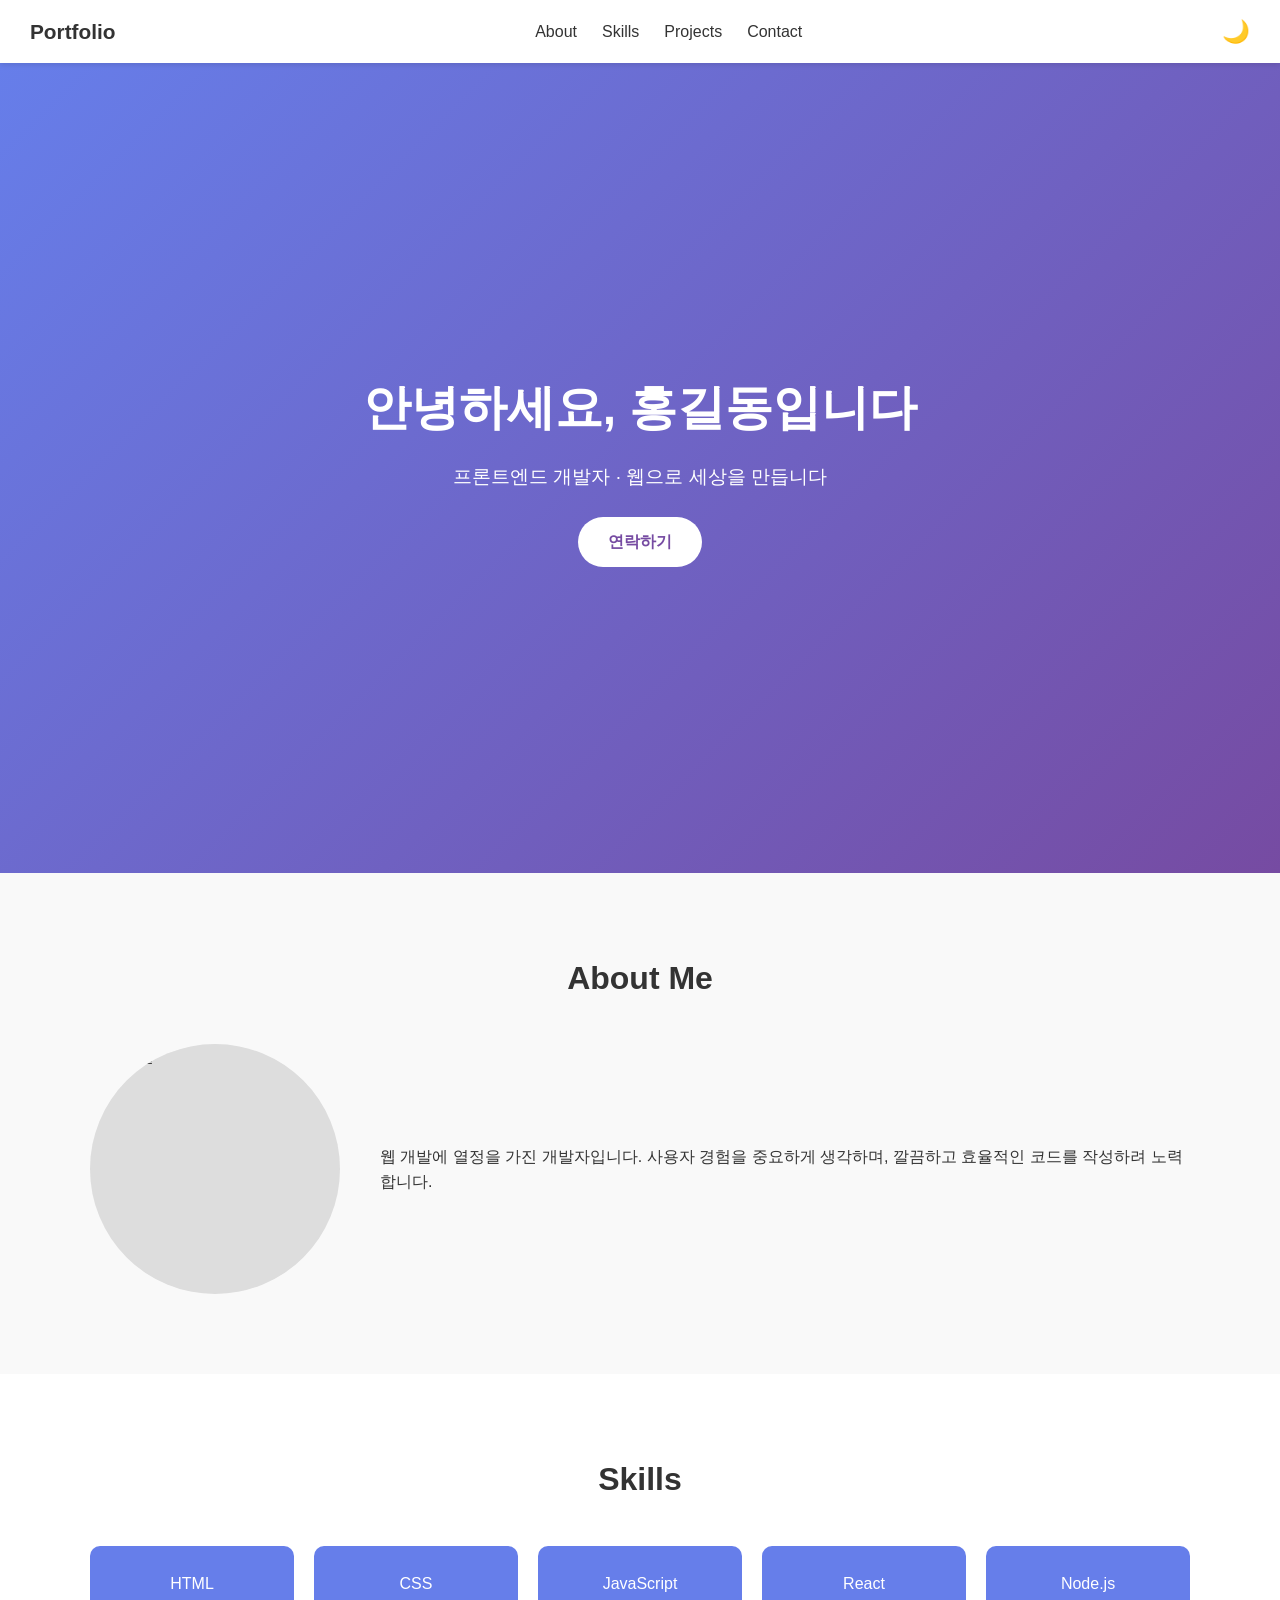
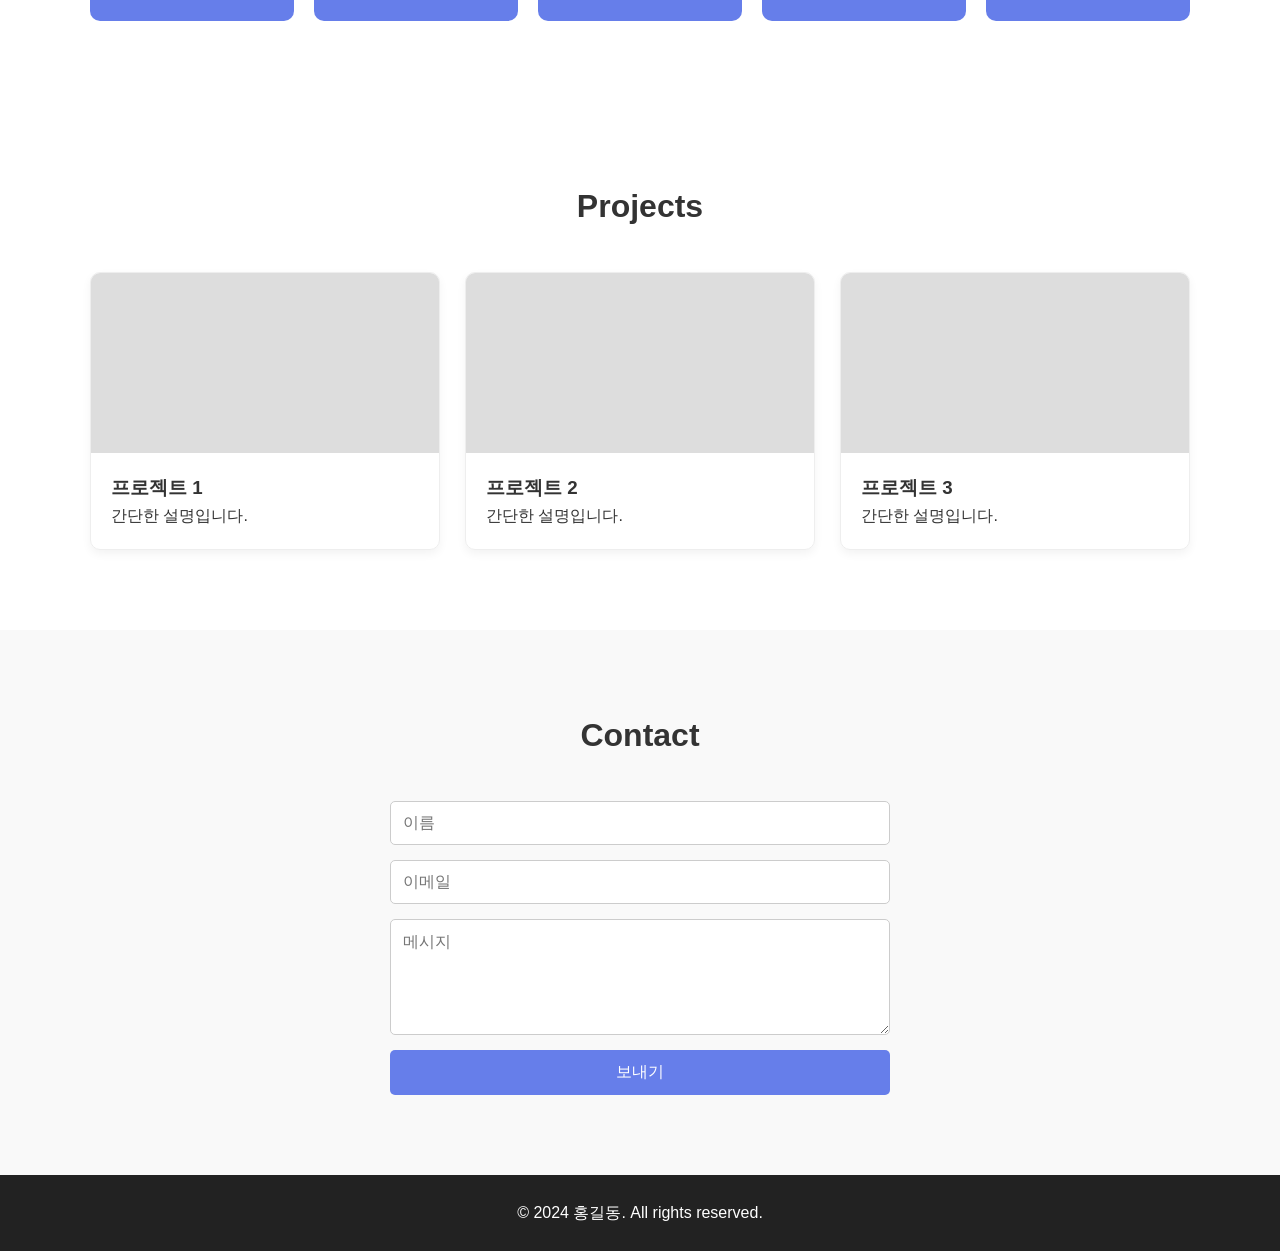
==== index.html @ 8cc7c3ae "다크모드가 로컬에 저장된 것을 따라감" ====
<!DOCTYPE html>
<html lang="ko">
<head>
    <meta charset="UTF-8">
    <!-- 모바일 반응형의 핵심: viewport 설정 -->
    <meta name="viewport" content="width=device-width, initial-scale=1.0">
    <title>My Portfolio</title>
    <style>
        * { margin: 0; padding: 0; box-sizing: border-box; }
        body { font-family: 'Segoe UI', sans-serif; line-height: 1.6; color: #333; }

        /* 공통 섹션 스타일 */
        section { padding: 80px 20px; }
        .container { max-width: 1100px; margin: 0 auto; }
        h2 { text-align: center; margin-bottom: 40px; font-size: 2rem; }

        /* 네비게이션 */
        nav {
        position: sticky; top: 0; background: #fff; z-index: 100;
        display: flex; justify-content: space-between; align-items: center;
        padding: 15px 30px; box-shadow: 0 2px 5px rgba(0,0,0,0.1);
        }
        nav .logo { font-weight: bold; font-size: 1.3rem; }
        nav ul { display: flex; list-style: none; gap: 25px; }
        nav a { text-decoration: none; color: #333; }

        /* Hero */
        .hero {
        background: linear-gradient(135deg, #667eea, #764ba2);
        color: #fff; text-align: center; min-height: 90vh;
        display: flex; flex-direction: column; justify-content: center;
        }
        .hero h1 { font-size: 3rem; margin-bottom: 15px; }
        .hero p { font-size: 1.2rem; }
        .btn {
        display: inline-block; margin-top: 25px; padding: 12px 30px;
        background: #fff; color: #764ba2; border-radius: 30px;
        text-decoration: none; font-weight: bold;
        }

        /* About */
        .about { background: #f9f9f9; }
        .about-content {
        display: flex; gap: 40px; align-items: center; flex-wrap: wrap;
        }
        .about-content img {
        width: 250px; height: 250px; border-radius: 50%;
        object-fit: cover; background: #ddd;
        }
        .about-text { flex: 1; min-width: 300px; }

        /* Skills - Grid 사용 (반응형 자동 조정) */
        .skills-grid {
        display: grid;
        grid-template-columns: repeat(auto-fit, minmax(150px, 1fr));
        gap: 20px;
        }
        .skill-card {
        background: #667eea; color: #fff; padding: 25px;
        border-radius: 10px; text-align: center;
        }

        /* Projects */
        .projects-grid {
        display: grid;
        grid-template-columns: repeat(auto-fit, minmax(280px, 1fr));
        gap: 25px;
        }
        .project-card {
        border: 1px solid #eee; border-radius: 10px; overflow: hidden;
        box-shadow: 0 4px 10px rgba(0,0,0,0.05); transition: transform 0.3s;
        }
        .project-card:hover { transform: translateY(-5px); }
        .project-card .thumb { height: 180px; background: #ddd; }
        .project-card .info { padding: 20px; }

        /* Contact */
        .contact { background: #f9f9f9; }
        form { max-width: 500px; margin: 0 auto; display: flex; flex-direction: column; gap: 15px; }
        input, textarea {
        padding: 12px; border: 1px solid #ccc; border-radius: 5px; font-size: 1rem;
        }
        button {
        padding: 12px; background: #667eea; color: #fff;
        border: none; border-radius: 5px; cursor: pointer; font-size: 1rem;
        }

        /* Footer */
        footer { background: #222; color: #fff; text-align: center; padding: 25px; }

        /* 반응형: 태블릿 이하 */
        @media (max-width: 768px) {
        nav ul { gap: 15px; font-size: 0.9rem; }
        .hero h1 { font-size: 2rem; }
        .about-content { flex-direction: column; text-align: center; }
        section { padding: 50px 20px; }
        }


        /* ================= 두 번째 커밋 ================ */

        /* ===== 다크 모드 ===== */
        body.dark { background: #1a1a1a; color: #eee; }
        body.dark nav { background: #2a2a2a; box-shadow: 0 2px 5px rgba(0,0,0,0.5); }
        body.dark nav a, body.dark .logo { color: #eee; }
        body.dark .about, body.dark .contact { background: #222; }
        body.dark .project-card { border-color: #444; background: #2a2a2a; }
        body.dark input, body.dark textarea { background: #333; color: #eee; border-color: #555; }
        body { transition: background 0.3s, color 0.3s; }

        /* 다크모드 토글 버튼 */
        .theme-toggle {
        background: none; border: none; font-size: 1.4rem;
        cursor: pointer; padding: 0; width: auto;
        }

        /* ===== 햄버거 메뉴 ===== */
        .hamburger {
        display: none; flex-direction: column; gap: 5px;
        background: none; border: none; cursor: pointer; padding: 0; width: auto;
        }
        .hamburger span {
        width: 25px; height: 3px; background: #333; transition: 0.3s;
        }
        body.dark .hamburger span { background: #eee; }

        /* ===== 스크롤 애니메이션 ===== */
        .reveal {
        opacity: 0; transform: translateY(40px);
        transition: opacity 0.6s ease, transform 0.6s ease;
        }
        .reveal.active { opacity: 1; transform: translateY(0); }

        /* ===== 폼 검증 메시지 ===== */
        .error-msg { color: #e74c3c; font-size: 0.85rem; display: none; }
        .success-msg { color: #27ae60; text-align: center; display: none; margin-top: 10px; }
        input.invalid, textarea.invalid { border-color: #e74c3c; }

        /* 부드러운 스크롤 */
        html { scroll-behavior: smooth; }

        /* 반응형: 모바일에서 햄버거 표시 */
        @media (max-width: 768px) {
        .hamburger { display: flex; }
        nav ul {
            display: none; position: absolute; top: 100%; left: 0; right: 0;
            flex-direction: column; background: #fff; padding: 20px;
            gap: 15px; box-shadow: 0 5px 10px rgba(0,0,0,0.1);
        }
        body.dark nav ul { background: #2a2a2a; }
        nav ul.open { display: flex; }  /* 햄버거 클릭 시 열림 */
        }


    </style>
</head>
<body>
    <!-- 네비게이션 -->
    <!-- =============== 두 번째 커밋 =============== -->
    <nav>
        <div class="logo">Portfolio</div>
        <ul id="navMenu">
            <li><a href="#about">About</a></li>
            <li><a href="#skills">Skills</a></li>
            <li><a href="#projects">Projects</a></li>
            <li><a href="#contact">Contact</a></li>
        </ul>
        <div style="display:flex; gap:15px; align-items:center;">
            <!-- 다크모드 토글 버튼 -->
            <button class="theme-toggle" id="themeToggle">🌙</button>
            <!-- 햄버거 버튼 -->
            <button class="hamburger" id="hamburger">
            <span></span><span></span><span></span>
            </button>
        </div>
    </nav>

    <!-- Hero -->
    <section class="hero">
        <div class="container">
        <h1>안녕하세요, 홍길동입니다</h1>
        <p>프론트엔드 개발자 · 웹으로 세상을 만듭니다</p>
        <a href="#contact" class="btn">연락하기</a>
        </div>
    </section>

    <!-- About -->
    <!-- =============== 두 번째 커밋 =============== -->
    <section class="about reveal" id="about">
        <div class="container">
        <h2>About Me</h2>
        <div class="about-content">
            <img src="https://via.placeholder.com/250" alt="프로필">
            <div class="about-text">
            <p>웹 개발에 열정을 가진 개발자입니다. 사용자 경험을 중요하게
            생각하며, 깔끔하고 효율적인 코드를 작성하려 노력합니다.</p>
            </div>
        </div>
        </div>
    </section>

    <!-- Skills -->
    <section id="skills">
        <div class="container">
        <h2>Skills</h2>
        <div class="skills-grid">
            <div class="skill-card">HTML</div>
            <div class="skill-card">CSS</div>
            <div class="skill-card">JavaScript</div>
            <div class="skill-card">React</div>
            <div class="skill-card">Node.js</div>
        </div>
        </div>
    </section>

    <!-- Projects -->
    <section id="projects">
        <div class="container">
        <h2>Projects</h2>
        <div class="projects-grid">
            <div class="project-card">
            <div class="thumb"></div>
            <div class="info"><h3>프로젝트 1</h3><p>간단한 설명입니다.</p></div>
            </div>
            <div class="project-card">
            <div class="thumb"></div>
            <div class="info"><h3>프로젝트 2</h3><p>간단한 설명입니다.</p></div>
            </div>
            <div class="project-card">
            <div class="thumb"></div>
            <div class="info"><h3>프로젝트 3</h3><p>간단한 설명입니다.</p></div>
            </div>
        </div>
        </div>
    </section>

    <!-- Contact -->
    <section class="contact" id="contact">
        <div class="container">
        <h2>Contact</h2>
            <!-- =============== 두 번째 커밋 =============== -->
            <form id="contactForm" novalidate>
                <input type="text" id="name" placeholder="이름">
                <span class="error-msg" id="nameError">이름을 입력해주세요.</span>

                <input type="email" id="email" placeholder="이메일">
                <span class="error-msg" id="emailError">올바른 이메일을 입력해주세요.</span>

                <textarea rows="5" id="message" placeholder="메시지"></textarea>
                <span class="error-msg" id="messageError">메시지를 입력해주세요.</span>

                <button type="submit">보내기</button>
                <p class="success-msg" id="successMsg">✅ 메시지가 전송되었습니다!</p>
            </form>
        </div>
    </section>

    <!-- Footer -->
    <footer>
        <p>© 2024 홍길동. All rights reserved.</p>
    </footer>

    <!-- =============== 두 번째 커밋 =============== -->
    <script>
        /* =============== 세 번째 커밋 =============== */
        // ===== 1. 다크 모드 토글 (localStorage 적용) =====
        const themeToggle = document.getElementById('themeToggle');

        // 🔹 (1) 페이지 로드 시: 저장된 설정 복원
        if (localStorage.getItem('theme') === 'dark') {
        document.body.classList.add('dark');
        themeToggle.textContent = '☀️';
        }

        // 🔹 (2) 토글 클릭 시: 상태 변경 + 저장
        themeToggle.addEventListener('click', () => {
        document.body.classList.toggle('dark');

        // 현재 다크모드인지 확인
        const isDark = document.body.classList.contains('dark');

        // 아이콘 변경
        themeToggle.textContent = isDark ? '☀️' : '🌙';

        // 🔑 localStorage에 저장 (dark 또는 light)
        localStorage.setItem('theme', isDark ? 'dark' : 'light');
        });

        // 저장된 설정이 없으면, 시스템 설정을 따라감
        const saved = localStorage.getItem('theme');
        const prefersDark = window.matchMedia('(prefers-color-scheme: dark)').matches;

        if (saved === 'dark' || (!saved && prefersDark)) {
        document.body.classList.add('dark');
        themeToggle.textContent = '☀️';
        }

        // ===== 2. 햄버거 메뉴 =====
        const hamburger = document.getElementById('hamburger');
        const navMenu = document.getElementById('navMenu');
        hamburger.addEventListener('click', () => {
            navMenu.classList.toggle('open');  // 메뉴 열고 닫기
        });
        // 메뉴 항목 클릭하면 자동으로 닫기
        navMenu.querySelectorAll('a').forEach(link => {
            link.addEventListener('click', () => navMenu.classList.remove('open'));
        });

        // ===== 3. 스크롤 애니메이션 (Intersection Observer) =====
        const reveals = document.querySelectorAll('.reveal');
        const observer = new IntersectionObserver((entries) => {
            entries.forEach(entry => {
            // 화면에 보이면 active 클래스 추가 → 페이드인
            if (entry.isIntersecting) entry.target.classList.add('active');
            });
        }, { threshold: 0.15 });  // 15% 보이면 실행
        reveals.forEach(el => observer.observe(el));

        // ===== 4. 폼 유효성 검사 =====
        const form = document.getElementById('contactForm');
        form.addEventListener('submit', (e) => {
            e.preventDefault();  // 기본 제출 막기
            let valid = true;

            // 검사할 필드 정의
            const fields = [
            { id: 'name',    error: 'nameError',    check: v => v.trim() !== '' },
            { id: 'email',   error: 'emailError',   check: v => /^[^\s@]+@[^\s@]+\.[^\s@]+$/.test(v) },
            { id: 'message', error: 'messageError', check: v => v.trim() !== '' }
            ];

            fields.forEach(f => {
            const input = document.getElementById(f.id);
            const errorEl = document.getElementById(f.error);
            if (!f.check(input.value)) {
                // 검증 실패
                errorEl.style.display = 'block';
                input.classList.add('invalid');
                valid = false;
            } else {
                // 검증 통과
                errorEl.style.display = 'none';
                input.classList.remove('invalid');
            }
            });

            // 모두 통과하면 성공 메시지
            if (valid) {
            document.getElementById('successMsg').style.display = 'block';
            form.reset();
            setTimeout(() => {
                document.getElementById('successMsg').style.display = 'none';
            }, 3000);
            }
        });
    </script>
</body>
</html>
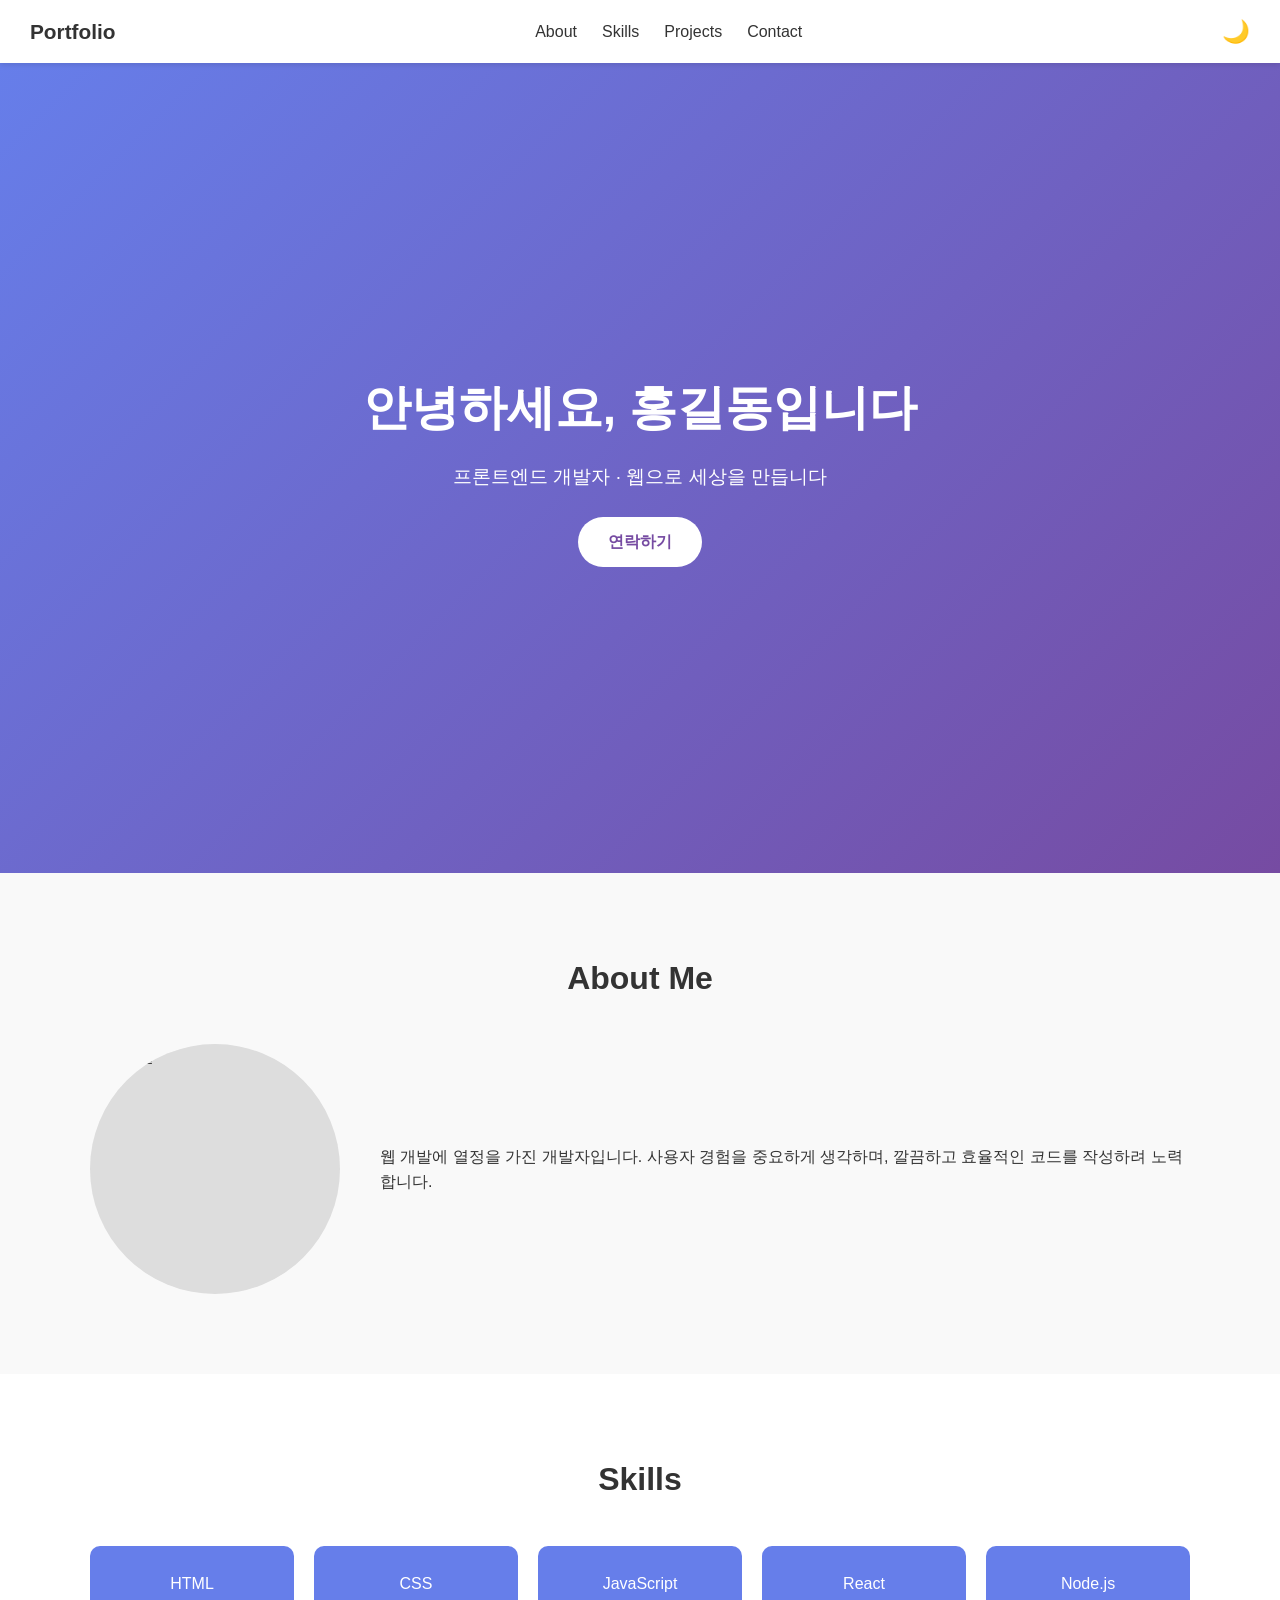
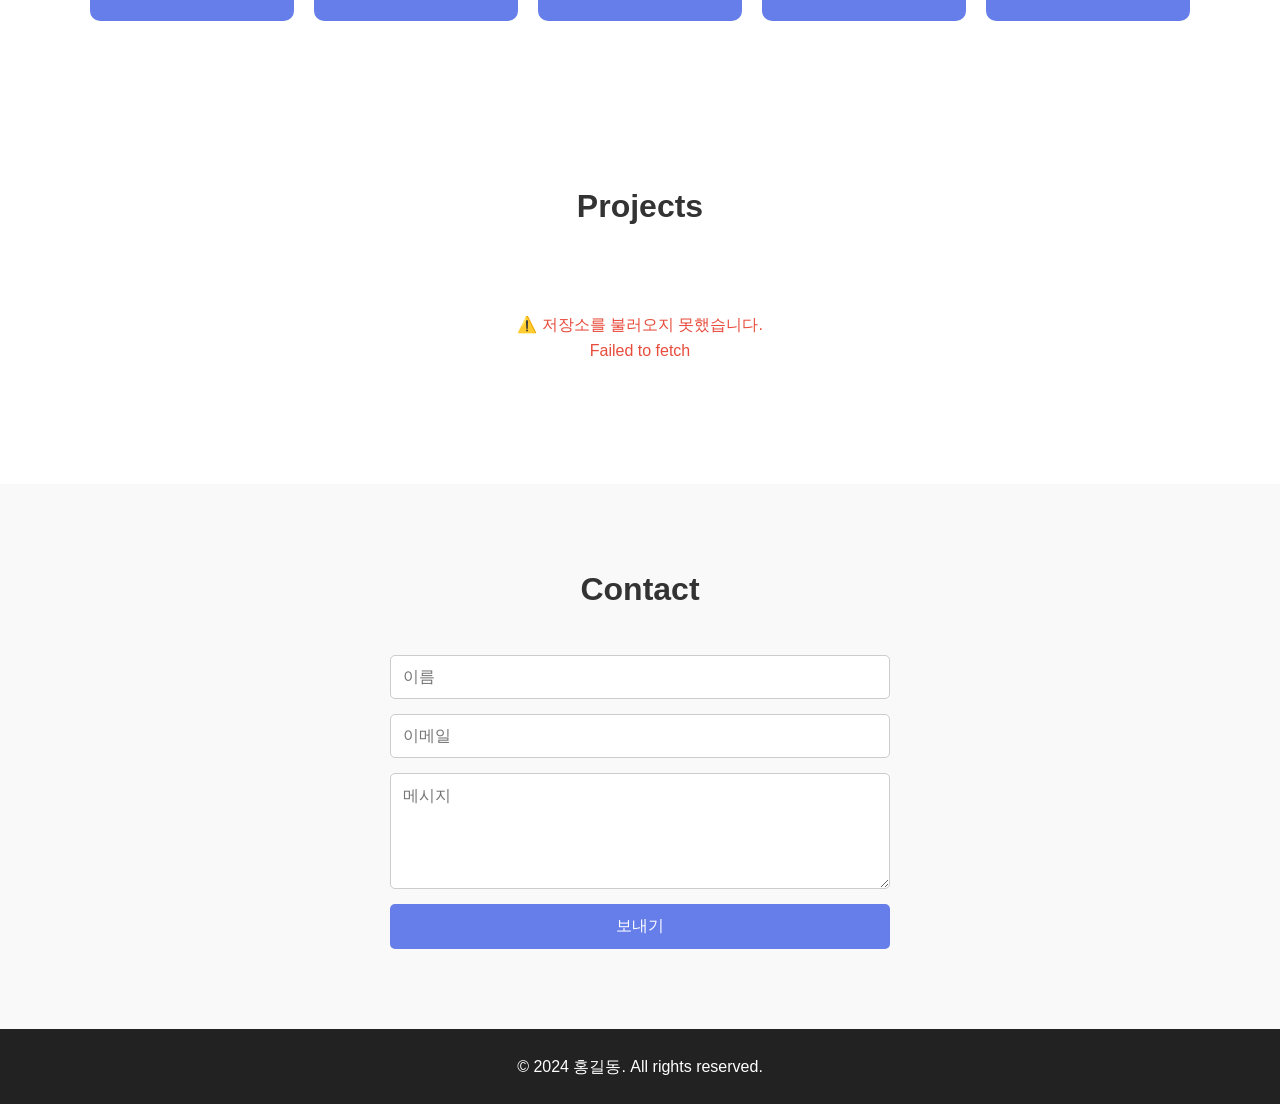
==== commit 0b933ce6: "외부 API 연동 기능: GitHub API에서 특정 사용자의 저장소 목록을 가져와 Projects 섹션에 동적으로 렌더링, 로딩/에러/공백 상태가 UI로 표현" ====
--- a/index.html
+++ b/index.html
@@ -152,6 +152,27 @@
         }
 
 
+        /* =============== 네 번째 커밋 =============== */
+        /* 로딩 스피너 */
+        .spinner {
+        width: 40px; height: 40px; margin: 40px auto;
+        border: 4px solid #ddd; border-top-color: #667eea;
+        border-radius: 50%; animation: spin 0.8s linear infinite;
+        }
+        @keyframes spin { to { transform: rotate(360deg); } }
+
+        /* 상태 메시지 */
+        .status-msg { text-align: center; padding: 40px; color: #888; }
+        .status-msg.error { color: #e74c3c; }
+
+        /* 저장소 카드 내부 */
+        .project-card .info h3 { margin-bottom: 8px; }
+        .project-card .info .lang {
+        display: inline-block; font-size: 0.8rem; color: #667eea;
+        margin-top: 10px; font-weight: bold;
+        }
+        .project-card .info .stars { float: right; color: #f39c12; font-size: 0.85rem; }
+        .project-card a { text-decoration: none; color: inherit; }
     </style>
 </head>
 <body>
@@ -214,23 +235,16 @@
     </section>
 
     <!-- Projects -->
-    <section id="projects">
+    <!-- =============== 네 번째 커밋 =============== -->
+    <section id="projects" class="reveal">
         <div class="container">
-        <h2>Projects</h2>
-        <div class="projects-grid">
-            <div class="project-card">
-            <div class="thumb"></div>
-            <div class="info"><h3>프로젝트 1</h3><p>간단한 설명입니다.</p></div>
-            </div>
-            <div class="project-card">
-            <div class="thumb"></div>
-            <div class="info"><h3>프로젝트 2</h3><p>간단한 설명입니다.</p></div>
-            </div>
-            <div class="project-card">
-            <div class="thumb"></div>
-            <div class="info"><h3>프로젝트 3</h3><p>간단한 설명입니다.</p></div>
-            </div>
-        </div>
+            <h2>Projects</h2>
+
+            <!-- 로딩/에러/빈 상태를 표시할 영역 -->
+            <div id="statusArea"></div>
+
+            <!-- 저장소 카드가 여기에 동적으로 채워집니다 -->
+            <div class="projects-grid" id="projectsGrid"></div>
         </div>
     </section>
 
@@ -353,6 +367,66 @@
             }, 3000);
             }
         });
+
+
+        /* =============== 네 번째 커밋 =============== */
+        // ===== GitHub API 연동 =====
+        const GITHUB_USER = 'fwb056';  // 🔹 원하는 사용자명으로 변경하세요!
+        const statusArea = document.getElementById('statusArea');
+        const projectsGrid = document.getElementById('projectsGrid');
+
+        async function loadRepos() {
+        // 🔹 (1) 로딩 상태 표시
+        statusArea.innerHTML = '<div class="spinner"></div>';
+        projectsGrid.innerHTML = '';
+
+        try {
+            // 🔹 (2) API 호출 (최신순 6개)
+            const url = `https://api.github.com/users/${GITHUB_USER}/repos?sort=updated&per_page=6`;
+            const response = await fetch(url);
+
+            // 응답이 실패면 에러 발생시키기 (404, 403 등)
+            if (!response.ok) {
+            throw new Error(`요청 실패 (상태 코드: ${response.status})`);
+            }
+
+            const repos = await response.json();  // JSON을 객체로 변환
+
+            // 🔹 (3) 빈 결과 처리
+            if (repos.length === 0) {
+            statusArea.innerHTML = '<p class="status-msg">📭 표시할 저장소가 없습니다.</p>';
+            return;
+            }
+
+            // 🔹 (4) 성공: 카드 렌더링
+            statusArea.innerHTML = '';  // 로딩 스피너 제거
+            projectsGrid.innerHTML = repos.map(repo => `
+            <div class="project-card">
+                <a href="${repo.html_url}" target="_blank">
+                <div class="thumb"></div>
+                <div class="info">
+                    <h3>${repo.name}
+                    <span class="stars">⭐ ${repo.stargazers_count}</span>
+                    </h3>
+                    <p>${repo.description || '설명이 없습니다.'}</p>
+                    <span class="lang">${repo.language || 'Unknown'}</span>
+                </div>
+                </a>
+            </div>
+            `).join('');
+
+        } catch (error) {
+            // 🔹 (5) 에러 처리 (네트워크 오류, 잘못된 사용자명 등)
+            statusArea.innerHTML = `
+            <p class="status-msg error">
+                ⚠️ 저장소를 불러오지 못했습니다.<br>${error.message}
+            </p>`;
+            console.error(error);
+        }
+        }
+
+        // 페이지 로드 시 실행
+        loadRepos();
     </script>
 </body>
 </html>
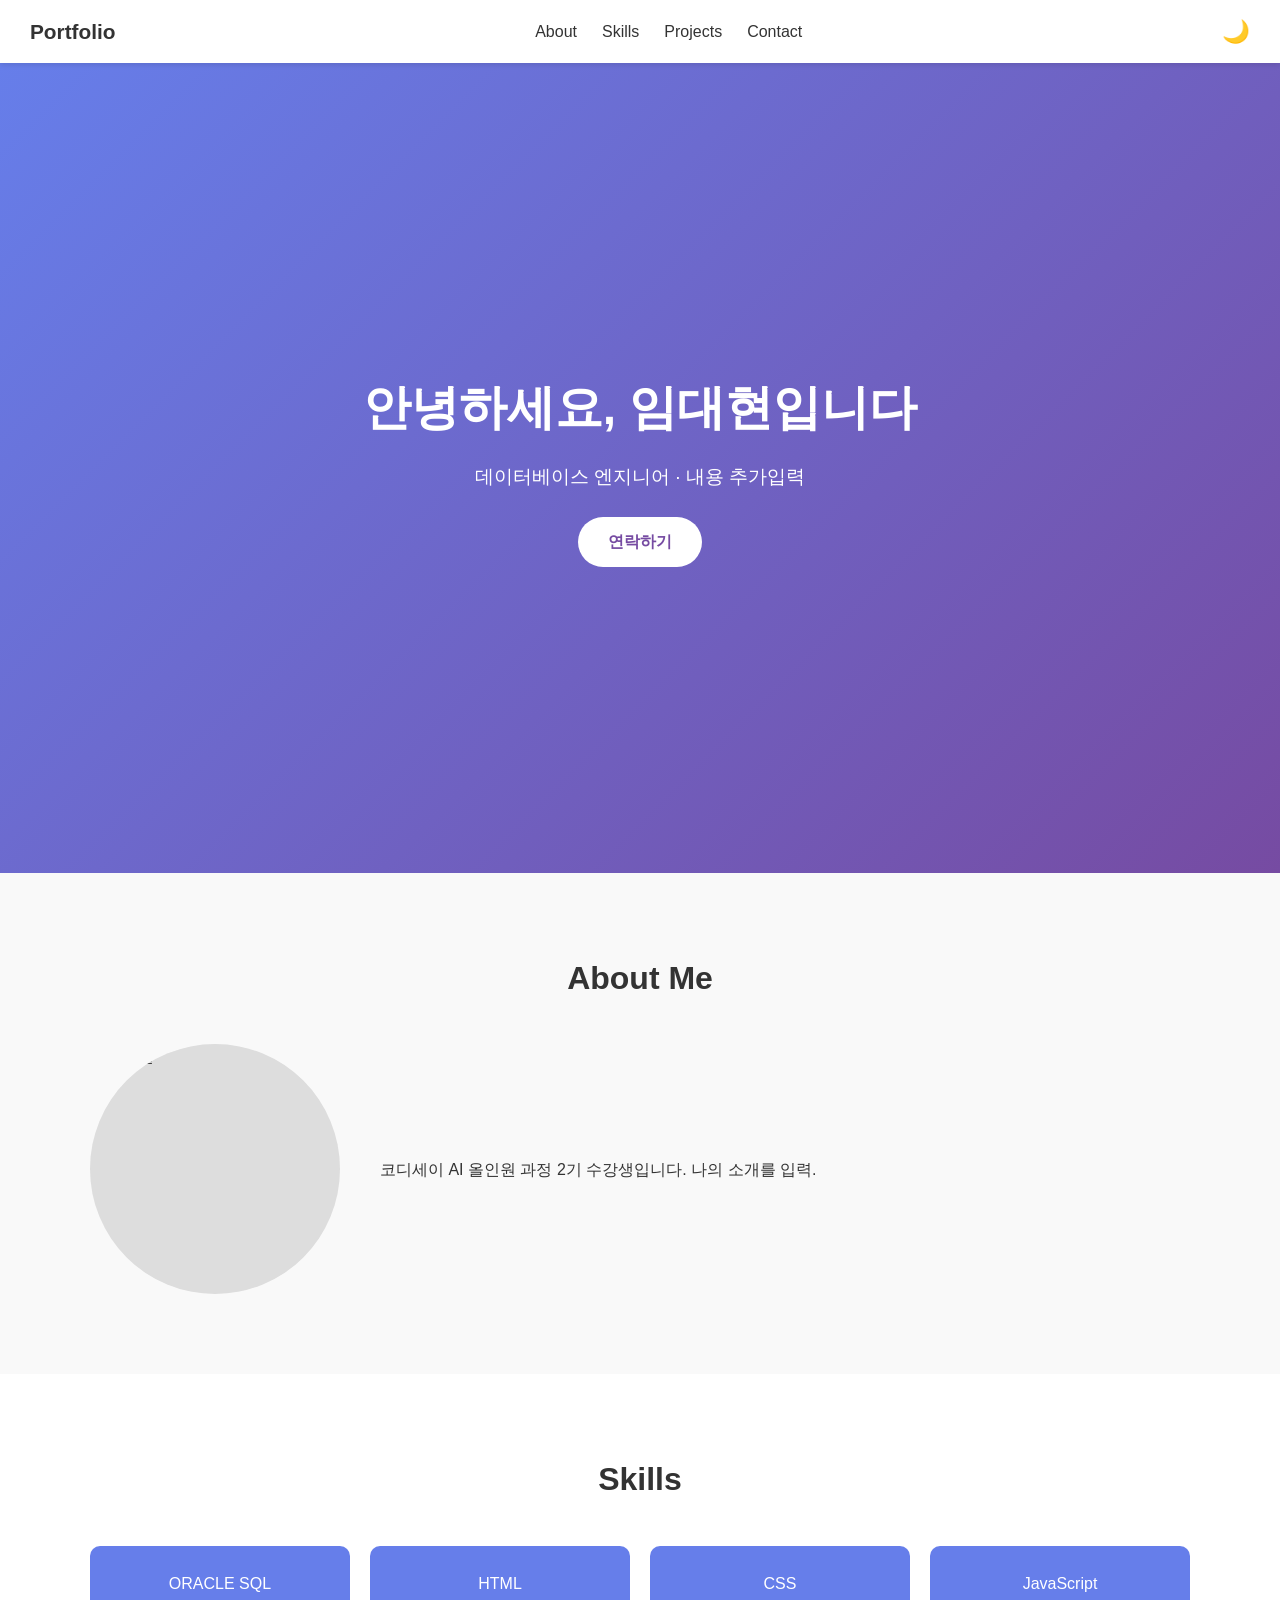
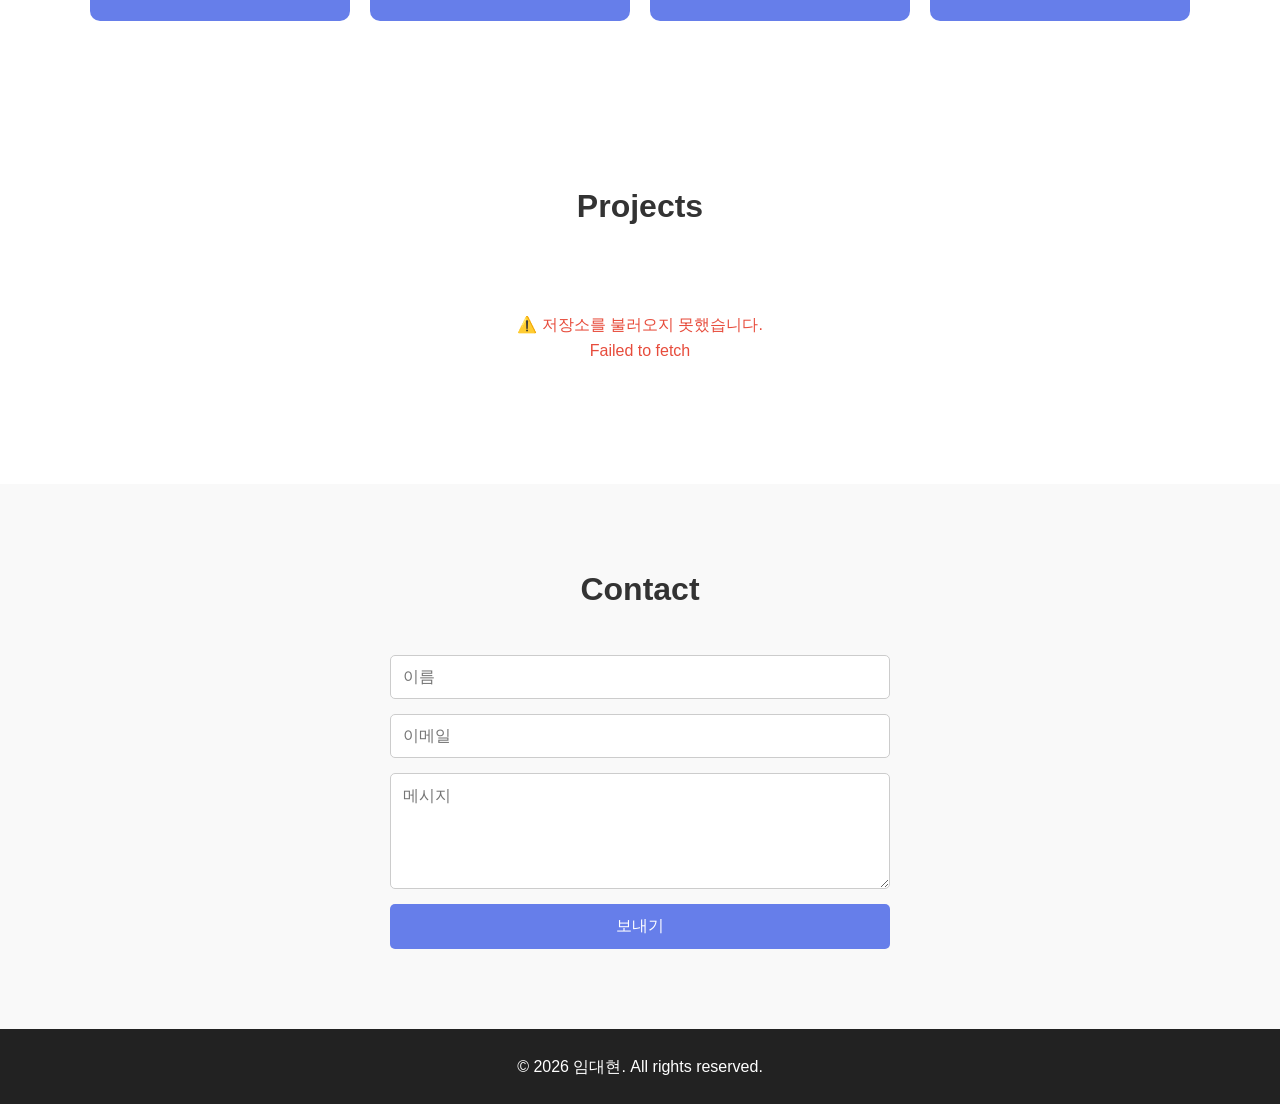
==== commit fd5b4ed4: "내용 일부 수정" ====
--- a/index.html
+++ b/index.html
@@ -199,8 +199,8 @@
     <!-- Hero -->
     <section class="hero">
         <div class="container">
-        <h1>안녕하세요, 홍길동입니다</h1>
-        <p>프론트엔드 개발자 · 웹으로 세상을 만듭니다</p>
+        <h1>안녕하세요, 임대현입니다</h1>
+        <p>데이터베이스 엔지니어 · 내용 추가입력</p>
         <a href="#contact" class="btn">연락하기</a>
         </div>
     </section>
@@ -213,8 +213,7 @@
         <div class="about-content">
             <img src="https://via.placeholder.com/250" alt="프로필">
             <div class="about-text">
-            <p>웹 개발에 열정을 가진 개발자입니다. 사용자 경험을 중요하게
-            생각하며, 깔끔하고 효율적인 코드를 작성하려 노력합니다.</p>
+            <p>코디세이 AI 올인원 과정 2기 수강생입니다. 나의 소개를 입력.</p>
             </div>
         </div>
         </div>
@@ -225,11 +224,10 @@
         <div class="container">
         <h2>Skills</h2>
         <div class="skills-grid">
+            <div class="skill-card">ORACLE SQL</div>
             <div class="skill-card">HTML</div>
             <div class="skill-card">CSS</div>
             <div class="skill-card">JavaScript</div>
-            <div class="skill-card">React</div>
-            <div class="skill-card">Node.js</div>
         </div>
         </div>
     </section>
@@ -271,7 +269,7 @@
 
     <!-- Footer -->
     <footer>
-        <p>© 2024 홍길동. All rights reserved.</p>
+        <p>© 2026 임대현. All rights reserved.</p>
     </footer>
 
     <!-- =============== 두 번째 커밋 =============== -->
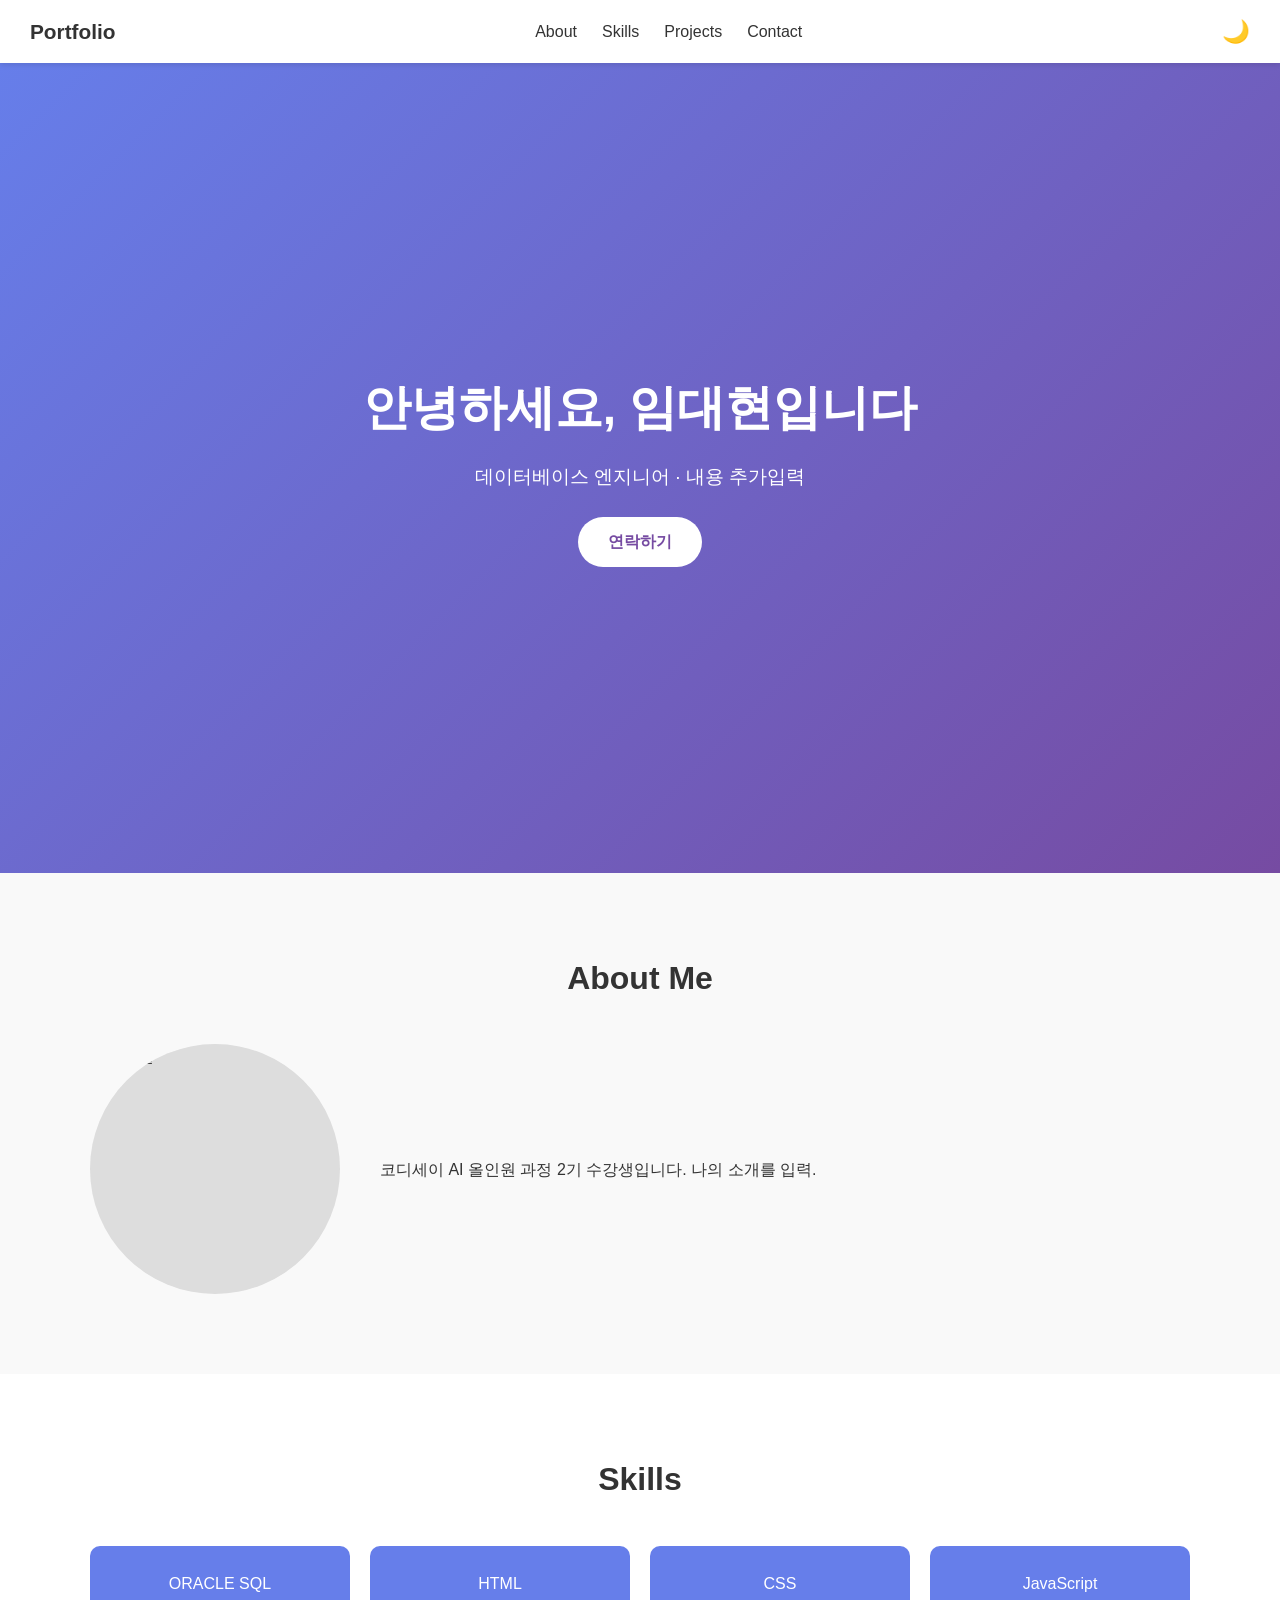
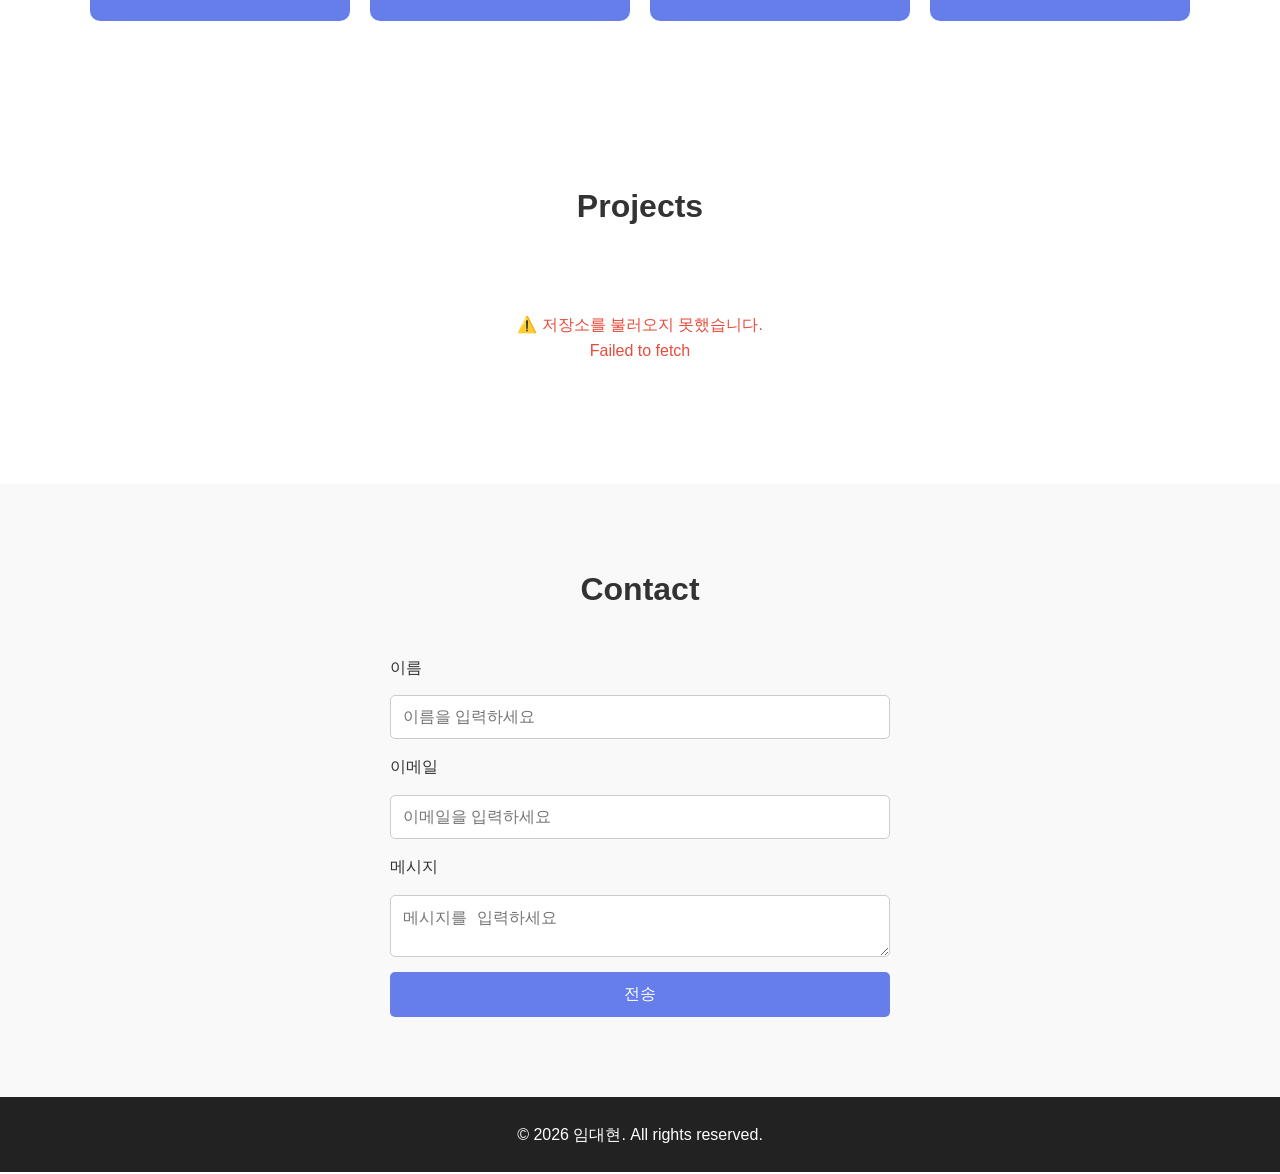
==== commit e5242adf: "평가 후 수정 2/3" ====
--- a/index.html
+++ b/index.html
@@ -173,104 +173,170 @@
         }
         .project-card .info .stars { float: right; color: #f39c12; font-size: 0.85rem; }
         .project-card a { text-decoration: none; color: inherit; }
+
+
+        /* 평가 후 추가 */
+        /* 맨 위로 이동 버튼 */
+        .back-to-top {
+        position: fixed;          /* 스크롤해도 항상 같은 위치 */
+        bottom: 30px;
+        right: 30px;
+        width: 50px;
+        height: 50px;
+        border: none;
+        border-radius: 50%;       /* 원형 */
+        background: #667eea;
+        color: white;
+        font-size: 1.5rem;
+        cursor: pointer;
+        box-shadow: 0 4px 12px rgba(0,0,0,0.2);
+
+        /* 처음엔 숨김 상태 */
+        opacity: 0;
+        visibility: hidden;
+        transform: translateY(20px);
+        transition: all 0.3s ease;
+
+        z-index: 999;             /* 다른 요소 위에 표시 */
+        }
+
+        /* 나타날 때 (JS가 show 클래스 추가) */
+        .back-to-top.show {
+        opacity: 1;
+        visibility: visible;
+        transform: translateY(0);
+        }
+
+        /* 마우스 올렸을 때 */
+        .back-to-top:hover {
+        background: #5568d3;
+        transform: translateY(-3px);   /* 살짝 떠오르는 효과 */
+        }
     </style>
 </head>
 <body>
     <!-- 네비게이션 -->
-    <!-- =============== 두 번째 커밋 =============== -->
-    <nav>
-        <div class="logo">Portfolio</div>
-        <ul id="navMenu">
-            <li><a href="#about">About</a></li>
-            <li><a href="#skills">Skills</a></li>
-            <li><a href="#projects">Projects</a></li>
-            <li><a href="#contact">Contact</a></li>
-        </ul>
-        <div style="display:flex; gap:15px; align-items:center;">
-            <!-- 다크모드 토글 버튼 -->
-            <button class="theme-toggle" id="themeToggle">🌙</button>
-            <!-- 햄버거 버튼 -->
-            <button class="hamburger" id="hamburger">
-            <span></span><span></span><span></span>
-            </button>
-        </div>
-    </nav>
-
-    <!-- Hero -->
-    <section class="hero">
-        <div class="container">
-        <h1>안녕하세요, 임대현입니다</h1>
-        <p>데이터베이스 엔지니어 · 내용 추가입력</p>
-        <a href="#contact" class="btn">연락하기</a>
-        </div>
-    </section>
-
-    <!-- About -->
-    <!-- =============== 두 번째 커밋 =============== -->
-    <section class="about reveal" id="about">
-        <div class="container">
-        <h2>About Me</h2>
-        <div class="about-content">
-            <img src="https://via.placeholder.com/250" alt="프로필">
-            <div class="about-text">
-            <p>코디세이 AI 올인원 과정 2기 수강생입니다. 나의 소개를 입력.</p>
-            </div>
-        </div>
-        </div>
-    </section>
-
-    <!-- Skills -->
-    <section id="skills">
-        <div class="container">
-        <h2>Skills</h2>
-        <div class="skills-grid">
-            <div class="skill-card">ORACLE SQL</div>
-            <div class="skill-card">HTML</div>
-            <div class="skill-card">CSS</div>
-            <div class="skill-card">JavaScript</div>
-        </div>
-        </div>
-    </section>
-
-    <!-- Projects -->
-    <!-- =============== 네 번째 커밋 =============== -->
-    <section id="projects" class="reveal">
-        <div class="container">
-            <h2>Projects</h2>
-
-            <!-- 로딩/에러/빈 상태를 표시할 영역 -->
-            <div id="statusArea"></div>
-
-            <!-- 저장소 카드가 여기에 동적으로 채워집니다 -->
-            <div class="projects-grid" id="projectsGrid"></div>
-        </div>
-    </section>
-
-    <!-- Contact -->
-    <section class="contact" id="contact">
-        <div class="container">
-        <h2>Contact</h2>
-            <!-- =============== 두 번째 커밋 =============== -->
-            <form id="contactForm" novalidate>
-                <input type="text" id="name" placeholder="이름">
-                <span class="error-msg" id="nameError">이름을 입력해주세요.</span>
-
-                <input type="email" id="email" placeholder="이메일">
-                <span class="error-msg" id="emailError">올바른 이메일을 입력해주세요.</span>
-
-                <textarea rows="5" id="message" placeholder="메시지"></textarea>
-                <span class="error-msg" id="messageError">메시지를 입력해주세요.</span>
-
-                <button type="submit">보내기</button>
-                <p class="success-msg" id="successMsg">✅ 메시지가 전송되었습니다!</p>
-            </form>
-        </div>
-    </section>
+    <!-- ============= 평가 후 추가 ============== -->
+    <header>
+        <!-- =============== 두 번째 커밋 =============== -->
+        <nav>
+            <div class="logo">Portfolio</div>
+            <ul id="navMenu">
+                <li><a href="#about">About</a></li>
+                <li><a href="#skills">Skills</a></li>
+                <li><a href="#projects">Projects</a></li>
+                <li><a href="#contact">Contact</a></li>
+            </ul>
+            <div style="display:flex; gap:15px; align-items:center;">
+                <!-- 다크모드 토글 버튼 -->
+                <button class="theme-toggle" id="themeToggle">🌙</button>
+                <!-- 햄버거 버튼 -->
+                <button class="hamburger" id="hamburger">
+                <span></span><span></span><span></span>
+                </button>
+            </div>
+        </nav>
+    </header>
+
+    <main>
+        <!-- Hero -->
+        <section class="hero">
+            <div class="container">
+            <h1>안녕하세요, 임대현입니다</h1>
+            <p>데이터베이스 엔지니어 · 내용 추가입력</p>
+            <a href="#contact" class="btn">연락하기</a>
+            </div>
+        </section>
+
+        <!-- About -->
+        <!-- =============== 두 번째 커밋 =============== -->
+        <section class="about reveal" id="about">
+            <div class="container">
+            <h2>About Me</h2>
+            <div class="about-content">
+                <img src="https://via.placeholder.com/250" alt="프로필">
+                <div class="about-text">
+                <p>코디세이 AI 올인원 과정 2기 수강생입니다. 나의 소개를 입력.</p>
+                </div>
+            </div>
+            </div>
+        </section>
+
+        <!-- Skills -->
+        <section id="skills">
+            <div class="container">
+            <h2>Skills</h2>
+            <div class="skills-grid">
+                <div class="skill-card">ORACLE SQL</div>
+                <div class="skill-card">HTML</div>
+                <div class="skill-card">CSS</div>
+                <div class="skill-card">JavaScript</div>
+            </div>
+            </div>
+        </section>
+
+        <!-- Projects -->
+        <!-- =============== 네 번째 커밋 =============== -->
+        <section id="projects" class="reveal">
+            <div class="container">
+                <h2>Projects</h2>
+
+                <!-- 로딩/에러/빈 상태를 표시할 영역 -->
+                <div id="statusArea"></div>
+
+                <!-- 저장소 카드가 여기에 동적으로 채워집니다 -->
+                <div class="projects-grid" id="projectsGrid"></div>
+            </div>
+        </section>
+
+        <!-- Contact -->
+        <section class="contact" id="contact">
+            <div class="container">
+            <h2>Contact</h2>
+                <!-- =============== 두 번째 커밋 =============== -->
+                <form id="contactForm">
+
+                <label for="name">이름</label>
+                <input type="text" id="name" name="name" placeholder="이름을 입력하세요">
+
+                <label for="email">이메일</label>
+                <input type="email" id="email" name="email" placeholder="이메일을 입력하세요">
+
+                <label for="message">메시지</label>
+                <textarea id="message" name="message" placeholder="메시지를 입력하세요"></textarea>
+
+                <button type="submit">전송</button>
+
+                </form>
+                <!--
+                <form id="contactForm" novalidate>
+                    <input type="text" id="name" placeholder="이름">
+                    <span class="error-msg" id="nameError">이름을 입력해주세요.</span>
+
+                    <input type="email" id="email" placeholder="이메일">
+                    <span class="error-msg" id="emailError">올바른 이메일을 입력해주세요.</span>
+
+                    <textarea rows="5" id="message" placeholder="메시지"></textarea>
+                    <span class="error-msg" id="messageError">메시지를 입력해주세요.</span>
+
+                    <button type="submit">보내기</button>
+                    <p class="success-msg" id="successMsg">✅ 메시지가 전송되었습니다!</p>
+                </form>
+                -->
+            </div>
+        </section>
+    </main>
 
     <!-- Footer -->
     <footer>
         <p>© 2026 임대현. All rights reserved.</p>
     </footer>
+
+    <!-- 평가 후 추가 -->
+    <!-- 맨 위로 이동 버튼 -->
+    <button id="backToTop" class="back-to-top" aria-label="맨 위로 이동">
+    ↑
+    </button>
 
     <!-- =============== 두 번째 커밋 =============== -->
     <script>
@@ -425,6 +491,27 @@
 
         // 페이지 로드 시 실행
         loadRepos();
+
+        // ===== 맨 위로 이동 버튼 =====
+        const backToTop = document.getElementById('backToTop');
+
+        // (1) 스크롤 위치에 따라 버튼 보이기/숨기기
+        window.addEventListener('scroll', () => {
+        if (window.scrollY > 300) {   // 300px 이상 내려가면
+            backToTop.classList.add('show');
+        } else {
+            backToTop.classList.remove('show');
+        }
+        });
+
+        // (2) 버튼 클릭 시 부드럽게 맨 위로
+        backToTop.addEventListener('click', () => {
+        window.scrollTo({
+            top: 0,
+            behavior: 'smooth'   // 부드러운 스크롤
+        });
+        });
     </script>
+
 </body>
 </html>
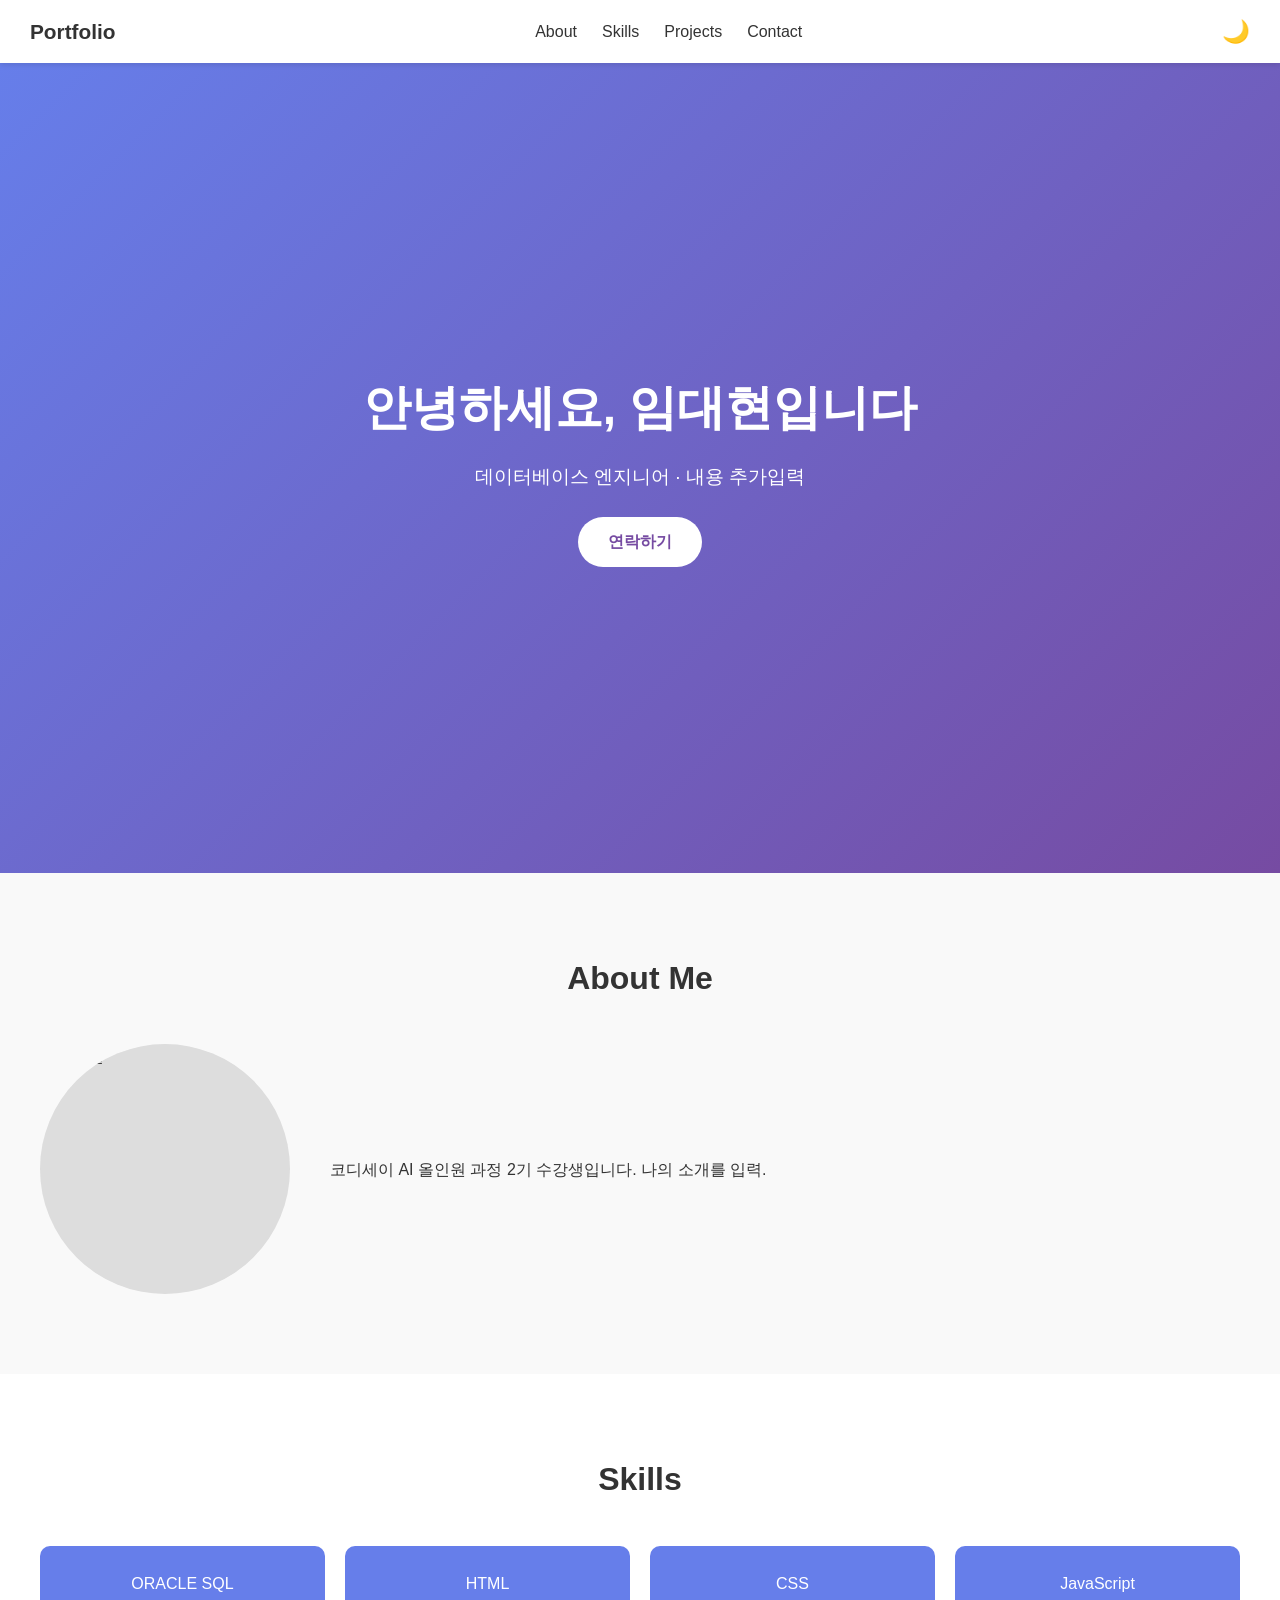
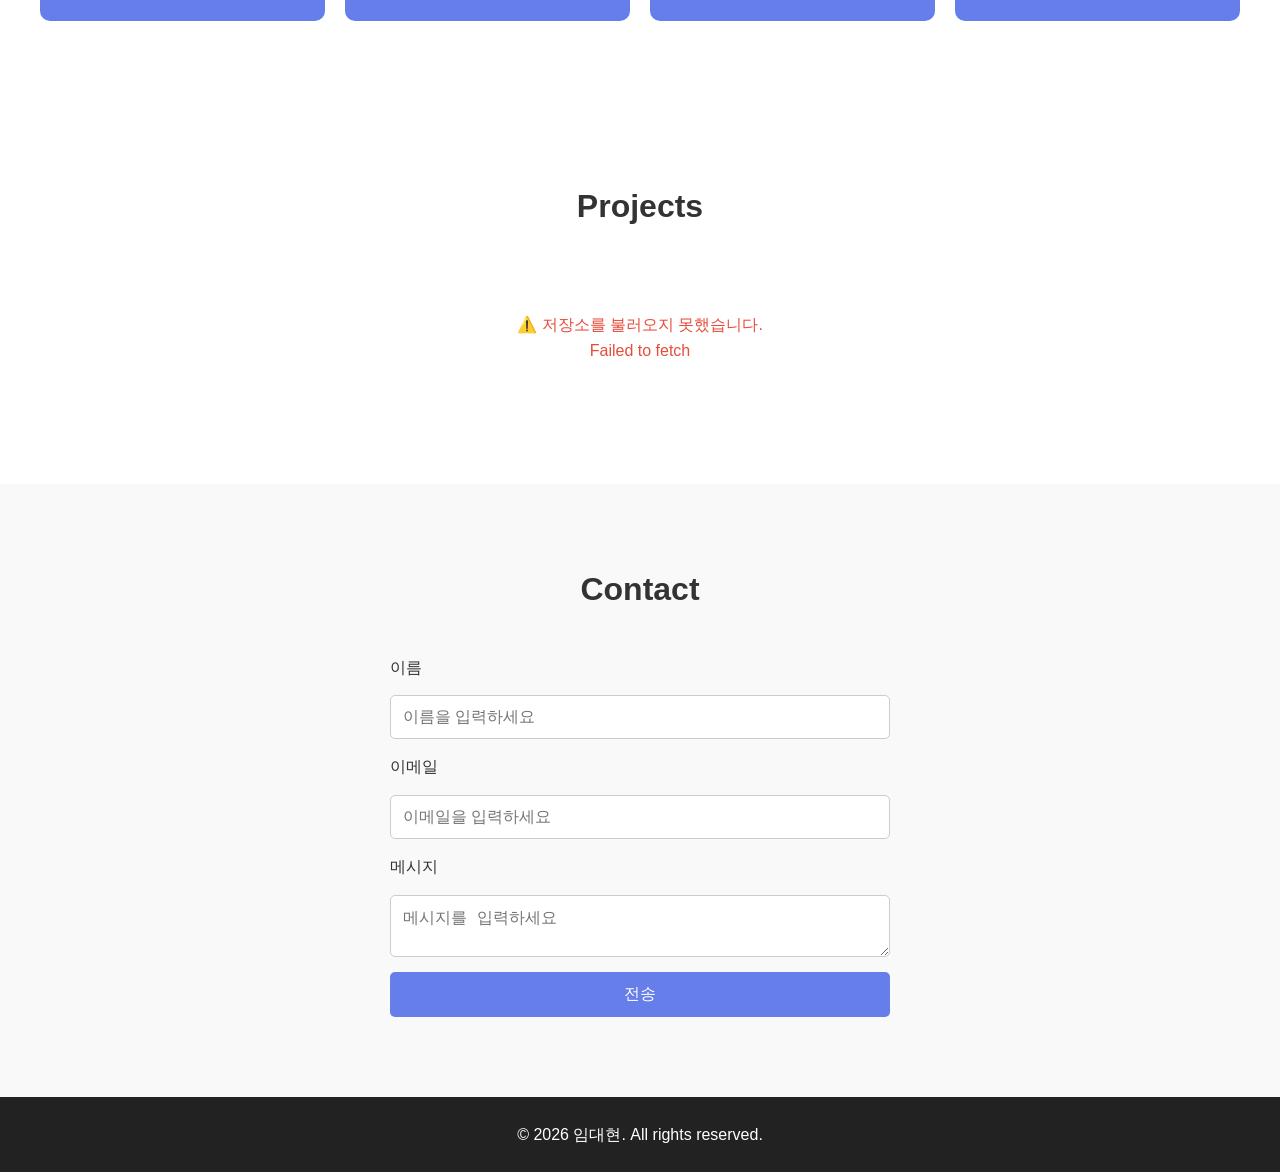
==== commit 98c09976: "평가 후 수정 3/3" ====
--- a/index.html
+++ b/index.html
@@ -88,12 +88,40 @@
         /* Footer */
         footer { background: #222; color: #fff; text-align: center; padding: 25px; }
 
-        /* 반응형: 태블릿 이하 */
-        @media (max-width: 768px) {
-        nav ul { gap: 15px; font-size: 0.9rem; }
+        /* ✅ 기본 = 모바일 스타일 (작은 값 먼저) */
         .hero h1 { font-size: 2rem; }
-        .about-content { flex-direction: column; text-align: center; }
-        section { padding: 50px 20px; }
+
+        .about-content {
+        display: flex;
+        flex-direction: column;   /* 모바일: 세로 */
+        gap: 40px;
+        text-align: center;
+        }
+
+        section { padding: 50px 20px; }   /* 모바일: 좁은 여백 */
+
+
+        /* ✅ 태블릿 이상 (min-width!) */
+        @media (min-width: 768px) {
+        .hero h1 { font-size: 3rem; }
+
+        .about-content {
+            flex-direction: row;    /* 데스크탑: 가로 */
+            align-items: center;
+            flex-wrap: wrap;
+            text-align: left;
+        }
+
+        section { padding: 80px 20px; }   /* 데스크탑: 넓은 여백 */
+        }
+
+        /* ✅ 데스크탑 큰 화면 */
+        @media (min-width: 1024px) {
+        .container { max-width: 1200px; }   /* 더 넓게 */
+
+        .skills-grid {
+            grid-template-columns: repeat(4, 1fr);  /* 스킬 4열 고정 */
+        }
         }
 
 
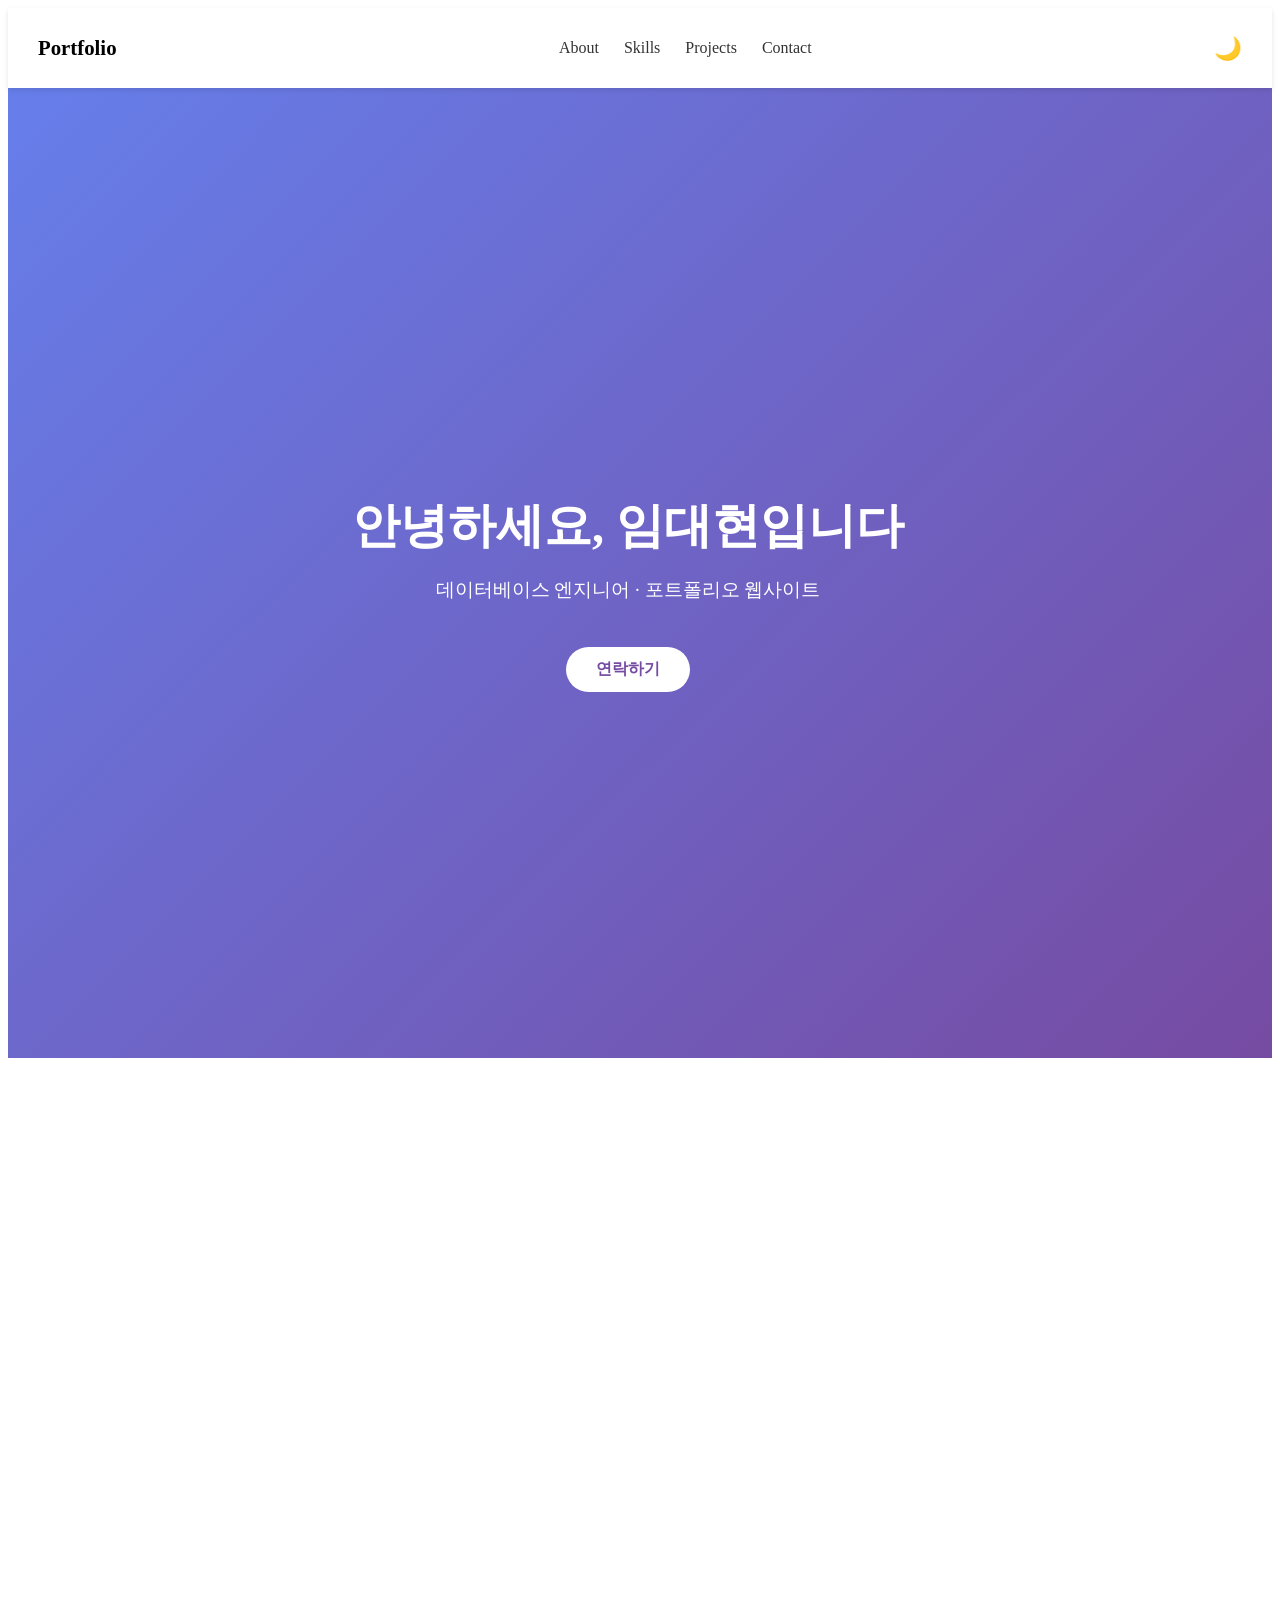
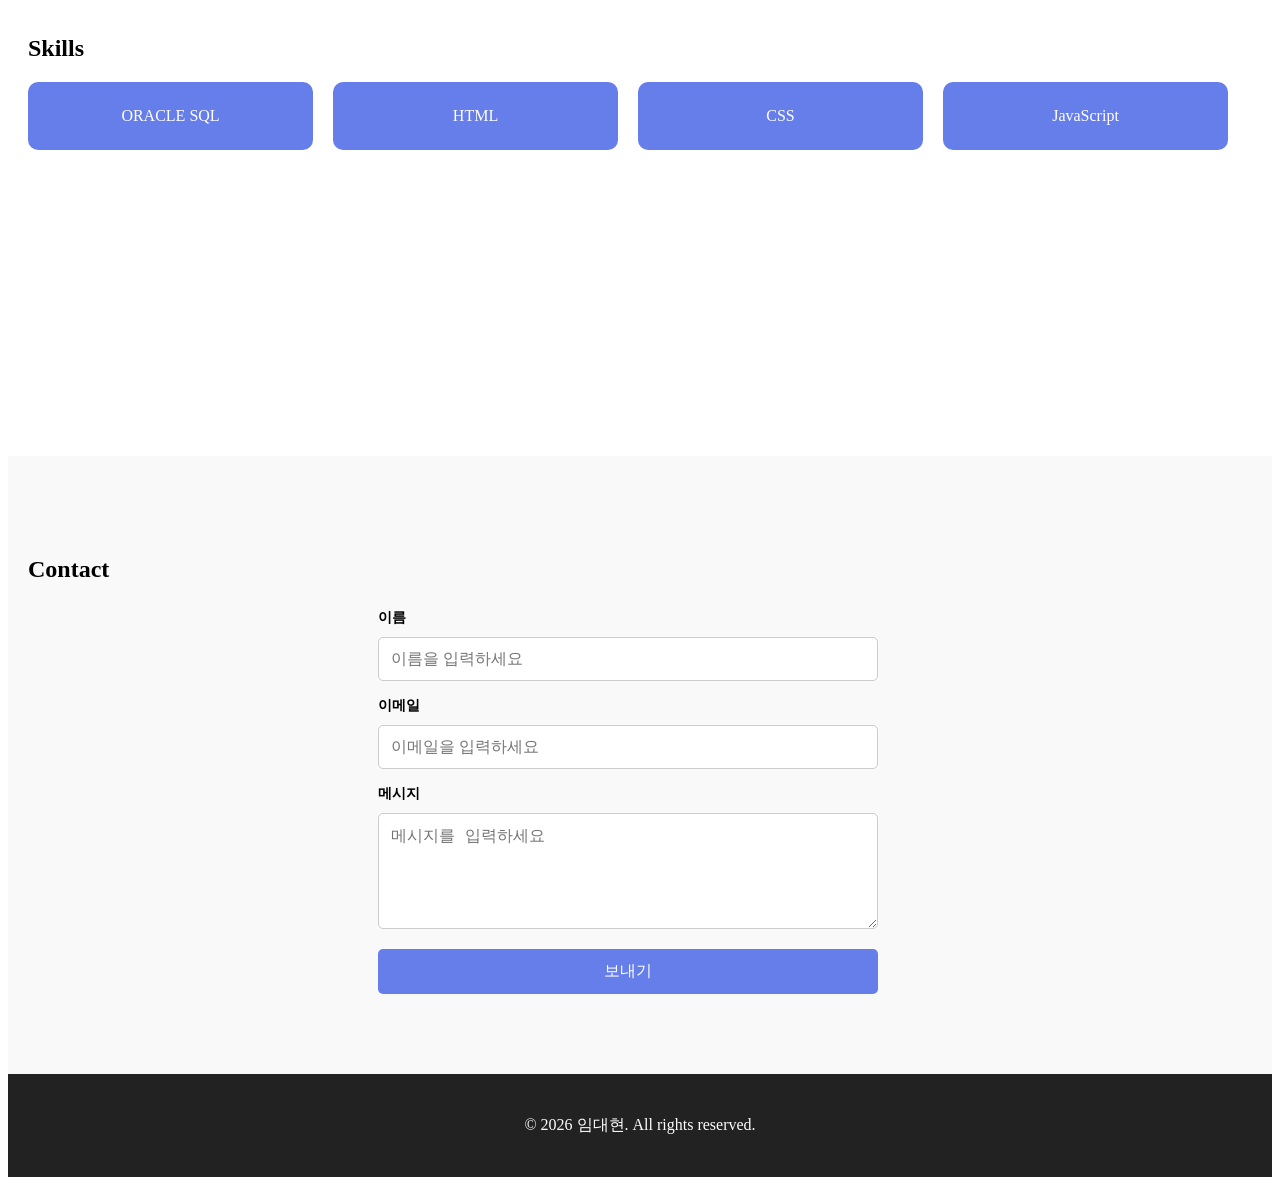
==== commit c77ef436: "2차 평가 후 커밋" ====
--- a/index.html
+++ b/index.html
@@ -2,251 +2,14 @@
 <html lang="ko">
 <head>
     <meta charset="UTF-8">
-    <!-- 모바일 반응형의 핵심: viewport 설정 -->
     <meta name="viewport" content="width=device-width, initial-scale=1.0">
     <title>My Portfolio</title>
-    <style>
-        * { margin: 0; padding: 0; box-sizing: border-box; }
-        body { font-family: 'Segoe UI', sans-serif; line-height: 1.6; color: #333; }
-
-        /* 공통 섹션 스타일 */
-        section { padding: 80px 20px; }
-        .container { max-width: 1100px; margin: 0 auto; }
-        h2 { text-align: center; margin-bottom: 40px; font-size: 2rem; }
-
-        /* 네비게이션 */
-        nav {
-        position: sticky; top: 0; background: #fff; z-index: 100;
-        display: flex; justify-content: space-between; align-items: center;
-        padding: 15px 30px; box-shadow: 0 2px 5px rgba(0,0,0,0.1);
-        }
-        nav .logo { font-weight: bold; font-size: 1.3rem; }
-        nav ul { display: flex; list-style: none; gap: 25px; }
-        nav a { text-decoration: none; color: #333; }
-
-        /* Hero */
-        .hero {
-        background: linear-gradient(135deg, #667eea, #764ba2);
-        color: #fff; text-align: center; min-height: 90vh;
-        display: flex; flex-direction: column; justify-content: center;
-        }
-        .hero h1 { font-size: 3rem; margin-bottom: 15px; }
-        .hero p { font-size: 1.2rem; }
-        .btn {
-        display: inline-block; margin-top: 25px; padding: 12px 30px;
-        background: #fff; color: #764ba2; border-radius: 30px;
-        text-decoration: none; font-weight: bold;
-        }
-
-        /* About */
-        .about { background: #f9f9f9; }
-        .about-content {
-        display: flex; gap: 40px; align-items: center; flex-wrap: wrap;
-        }
-        .about-content img {
-        width: 250px; height: 250px; border-radius: 50%;
-        object-fit: cover; background: #ddd;
-        }
-        .about-text { flex: 1; min-width: 300px; }
-
-        /* Skills - Grid 사용 (반응형 자동 조정) */
-        .skills-grid {
-        display: grid;
-        grid-template-columns: repeat(auto-fit, minmax(150px, 1fr));
-        gap: 20px;
-        }
-        .skill-card {
-        background: #667eea; color: #fff; padding: 25px;
-        border-radius: 10px; text-align: center;
-        }
-
-        /* Projects */
-        .projects-grid {
-        display: grid;
-        grid-template-columns: repeat(auto-fit, minmax(280px, 1fr));
-        gap: 25px;
-        }
-        .project-card {
-        border: 1px solid #eee; border-radius: 10px; overflow: hidden;
-        box-shadow: 0 4px 10px rgba(0,0,0,0.05); transition: transform 0.3s;
-        }
-        .project-card:hover { transform: translateY(-5px); }
-        .project-card .thumb { height: 180px; background: #ddd; }
-        .project-card .info { padding: 20px; }
-
-        /* Contact */
-        .contact { background: #f9f9f9; }
-        form { max-width: 500px; margin: 0 auto; display: flex; flex-direction: column; gap: 15px; }
-        input, textarea {
-        padding: 12px; border: 1px solid #ccc; border-radius: 5px; font-size: 1rem;
-        }
-        button {
-        padding: 12px; background: #667eea; color: #fff;
-        border: none; border-radius: 5px; cursor: pointer; font-size: 1rem;
-        }
-
-        /* Footer */
-        footer { background: #222; color: #fff; text-align: center; padding: 25px; }
-
-        /* ✅ 기본 = 모바일 스타일 (작은 값 먼저) */
-        .hero h1 { font-size: 2rem; }
-
-        .about-content {
-        display: flex;
-        flex-direction: column;   /* 모바일: 세로 */
-        gap: 40px;
-        text-align: center;
-        }
-
-        section { padding: 50px 20px; }   /* 모바일: 좁은 여백 */
-
-
-        /* ✅ 태블릿 이상 (min-width!) */
-        @media (min-width: 768px) {
-        .hero h1 { font-size: 3rem; }
-
-        .about-content {
-            flex-direction: row;    /* 데스크탑: 가로 */
-            align-items: center;
-            flex-wrap: wrap;
-            text-align: left;
-        }
-
-        section { padding: 80px 20px; }   /* 데스크탑: 넓은 여백 */
-        }
-
-        /* ✅ 데스크탑 큰 화면 */
-        @media (min-width: 1024px) {
-        .container { max-width: 1200px; }   /* 더 넓게 */
-
-        .skills-grid {
-            grid-template-columns: repeat(4, 1fr);  /* 스킬 4열 고정 */
-        }
-        }
-
-
-        /* ================= 두 번째 커밋 ================ */
-
-        /* ===== 다크 모드 ===== */
-        body.dark { background: #1a1a1a; color: #eee; }
-        body.dark nav { background: #2a2a2a; box-shadow: 0 2px 5px rgba(0,0,0,0.5); }
-        body.dark nav a, body.dark .logo { color: #eee; }
-        body.dark .about, body.dark .contact { background: #222; }
-        body.dark .project-card { border-color: #444; background: #2a2a2a; }
-        body.dark input, body.dark textarea { background: #333; color: #eee; border-color: #555; }
-        body { transition: background 0.3s, color 0.3s; }
-
-        /* 다크모드 토글 버튼 */
-        .theme-toggle {
-        background: none; border: none; font-size: 1.4rem;
-        cursor: pointer; padding: 0; width: auto;
-        }
-
-        /* ===== 햄버거 메뉴 ===== */
-        .hamburger {
-        display: none; flex-direction: column; gap: 5px;
-        background: none; border: none; cursor: pointer; padding: 0; width: auto;
-        }
-        .hamburger span {
-        width: 25px; height: 3px; background: #333; transition: 0.3s;
-        }
-        body.dark .hamburger span { background: #eee; }
-
-        /* ===== 스크롤 애니메이션 ===== */
-        .reveal {
-        opacity: 0; transform: translateY(40px);
-        transition: opacity 0.6s ease, transform 0.6s ease;
-        }
-        .reveal.active { opacity: 1; transform: translateY(0); }
-
-        /* ===== 폼 검증 메시지 ===== */
-        .error-msg { color: #e74c3c; font-size: 0.85rem; display: none; }
-        .success-msg { color: #27ae60; text-align: center; display: none; margin-top: 10px; }
-        input.invalid, textarea.invalid { border-color: #e74c3c; }
-
-        /* 부드러운 스크롤 */
-        html { scroll-behavior: smooth; }
-
-        /* 반응형: 모바일에서 햄버거 표시 */
-        @media (max-width: 768px) {
-        .hamburger { display: flex; }
-        nav ul {
-            display: none; position: absolute; top: 100%; left: 0; right: 0;
-            flex-direction: column; background: #fff; padding: 20px;
-            gap: 15px; box-shadow: 0 5px 10px rgba(0,0,0,0.1);
-        }
-        body.dark nav ul { background: #2a2a2a; }
-        nav ul.open { display: flex; }  /* 햄버거 클릭 시 열림 */
-        }
-
-
-        /* =============== 네 번째 커밋 =============== */
-        /* 로딩 스피너 */
-        .spinner {
-        width: 40px; height: 40px; margin: 40px auto;
-        border: 4px solid #ddd; border-top-color: #667eea;
-        border-radius: 50%; animation: spin 0.8s linear infinite;
-        }
-        @keyframes spin { to { transform: rotate(360deg); } }
-
-        /* 상태 메시지 */
-        .status-msg { text-align: center; padding: 40px; color: #888; }
-        .status-msg.error { color: #e74c3c; }
-
-        /* 저장소 카드 내부 */
-        .project-card .info h3 { margin-bottom: 8px; }
-        .project-card .info .lang {
-        display: inline-block; font-size: 0.8rem; color: #667eea;
-        margin-top: 10px; font-weight: bold;
-        }
-        .project-card .info .stars { float: right; color: #f39c12; font-size: 0.85rem; }
-        .project-card a { text-decoration: none; color: inherit; }
-
-
-        /* 평가 후 추가 */
-        /* 맨 위로 이동 버튼 */
-        .back-to-top {
-        position: fixed;          /* 스크롤해도 항상 같은 위치 */
-        bottom: 30px;
-        right: 30px;
-        width: 50px;
-        height: 50px;
-        border: none;
-        border-radius: 50%;       /* 원형 */
-        background: #667eea;
-        color: white;
-        font-size: 1.5rem;
-        cursor: pointer;
-        box-shadow: 0 4px 12px rgba(0,0,0,0.2);
-
-        /* 처음엔 숨김 상태 */
-        opacity: 0;
-        visibility: hidden;
-        transform: translateY(20px);
-        transition: all 0.3s ease;
-
-        z-index: 999;             /* 다른 요소 위에 표시 */
-        }
-
-        /* 나타날 때 (JS가 show 클래스 추가) */
-        .back-to-top.show {
-        opacity: 1;
-        visibility: visible;
-        transform: translateY(0);
-        }
-
-        /* 마우스 올렸을 때 */
-        .back-to-top:hover {
-        background: #5568d3;
-        transform: translateY(-3px);   /* 살짝 떠오르는 효과 */
-        }
-    </style>
+    <!-- 메인 CSS 파일 연결 (내부에서 @import로 base, layout, components를 불러옵니다) -->
+    <link rel="stylesheet" href="css/style.css">
 </head>
 <body>
     <!-- 네비게이션 -->
-    <!-- ============= 평가 후 추가 ============== -->
     <header>
-        <!-- =============== 두 번째 커밋 =============== -->
         <nav>
             <div class="logo">Portfolio</div>
             <ul id="navMenu">
@@ -257,10 +20,10 @@
             </ul>
             <div style="display:flex; gap:15px; align-items:center;">
                 <!-- 다크모드 토글 버튼 -->
-                <button class="theme-toggle" id="themeToggle">🌙</button>
+                <button class="theme-toggle" id="themeToggle" aria-label="다크 모드 토글">🌙</button>
                 <!-- 햄버거 버튼 -->
-                <button class="hamburger" id="hamburger">
-                <span></span><span></span><span></span>
+                <button class="hamburger" id="hamburger" aria-label="메뉴 열기">
+                    <span></span><span></span><span></span>
                 </button>
             </div>
         </nav>
@@ -270,49 +33,45 @@
         <!-- Hero -->
         <section class="hero">
             <div class="container">
-            <h1>안녕하세요, 임대현입니다</h1>
-            <p>데이터베이스 엔지니어 · 내용 추가입력</p>
-            <a href="#contact" class="btn">연락하기</a>
+                <h1>안녕하세요, 임대현입니다</h1>
+                <p>데이터베이스 엔지니어 · 포트폴리오 웹사이트</p>
+                <a href="#contact" class="btn">연락하기</a>
             </div>
         </section>
 
         <!-- About -->
-        <!-- =============== 두 번째 커밋 =============== -->
         <section class="about reveal" id="about">
             <div class="container">
-            <h2>About Me</h2>
-            <div class="about-content">
-                <img src="https://via.placeholder.com/250" alt="프로필">
-                <div class="about-text">
-                <p>코디세이 AI 올인원 과정 2기 수강생입니다. 나의 소개를 입력.</p>
+                <h2>About Me</h2>
+                <div class="about-content">
+                    <img src="https://via.placeholder.com/250" alt="프로필 이미지">
+                    <div class="about-text">
+                        <p>코디세이 AI 올인원 과정 2기 수강생입니다. 사용자 중심의 웹 개발을 지향합니다.</p>
+                    </div>
                 </div>
-            </div>
             </div>
         </section>
 
         <!-- Skills -->
         <section id="skills">
             <div class="container">
-            <h2>Skills</h2>
-            <div class="skills-grid">
-                <div class="skill-card">ORACLE SQL</div>
-                <div class="skill-card">HTML</div>
-                <div class="skill-card">CSS</div>
-                <div class="skill-card">JavaScript</div>
-            </div>
+                <h2>Skills</h2>
+                <div class="skills-grid">
+                    <div class="skill-card">ORACLE SQL</div>
+                    <div class="skill-card">HTML</div>
+                    <div class="skill-card">CSS</div>
+                    <div class="skill-card">JavaScript</div>
+                </div>
             </div>
         </section>
 
         <!-- Projects -->
-        <!-- =============== 네 번째 커밋 =============== -->
         <section id="projects" class="reveal">
             <div class="container">
                 <h2>Projects</h2>
-
                 <!-- 로딩/에러/빈 상태를 표시할 영역 -->
                 <div id="statusArea"></div>
-
-                <!-- 저장소 카드가 여기에 동적으로 채워집니다 -->
+                <!-- 저장소 카드가 동적으로 채워집니다 -->
                 <div class="projects-grid" id="projectsGrid"></div>
             </div>
         </section>
@@ -320,37 +79,23 @@
         <!-- Contact -->
         <section class="contact" id="contact">
             <div class="container">
-            <h2>Contact</h2>
-                <!-- =============== 두 번째 커밋 =============== -->
-                <form id="contactForm">
-
-                <label for="name">이름</label>
-                <input type="text" id="name" name="name" placeholder="이름을 입력하세요">
-
-                <label for="email">이메일</label>
-                <input type="email" id="email" name="email" placeholder="이메일을 입력하세요">
-
-                <label for="message">메시지</label>
-                <textarea id="message" name="message" placeholder="메시지를 입력하세요"></textarea>
-
-                <button type="submit">전송</button>
-
-                </form>
-                <!--
+                <h2>Contact</h2>
                 <form id="contactForm" novalidate>
-                    <input type="text" id="name" placeholder="이름">
+                    <label for="name">이름</label>
+                    <input type="text" id="name" name="name" placeholder="이름을 입력하세요">
                     <span class="error-msg" id="nameError">이름을 입력해주세요.</span>
 
-                    <input type="email" id="email" placeholder="이메일">
+                    <label for="email">이메일</label>
+                    <input type="email" id="email" name="email" placeholder="이메일을 입력하세요">
                     <span class="error-msg" id="emailError">올바른 이메일을 입력해주세요.</span>
 
-                    <textarea rows="5" id="message" placeholder="메시지"></textarea>
+                    <label for="message">메시지</label>
+                    <textarea rows="5" id="message" name="message" placeholder="메시지를 입력하세요"></textarea>
                     <span class="error-msg" id="messageError">메시지를 입력해주세요.</span>
 
                     <button type="submit">보내기</button>
                     <p class="success-msg" id="successMsg">✅ 메시지가 전송되었습니다!</p>
                 </form>
-                -->
             </div>
         </section>
     </main>
@@ -360,186 +105,12 @@
         <p>© 2026 임대현. All rights reserved.</p>
     </footer>
 
-    <!-- 평가 후 추가 -->
     <!-- 맨 위로 이동 버튼 -->
     <button id="backToTop" class="back-to-top" aria-label="맨 위로 이동">
-    ↑
+        ↑
     </button>
 
-    <!-- =============== 두 번째 커밋 =============== -->
-    <script>
-        /* =============== 세 번째 커밋 =============== */
-        // ===== 1. 다크 모드 토글 (localStorage 적용) =====
-        const themeToggle = document.getElementById('themeToggle');
-
-        // 🔹 (1) 페이지 로드 시: 저장된 설정 복원
-        if (localStorage.getItem('theme') === 'dark') {
-        document.body.classList.add('dark');
-        themeToggle.textContent = '☀️';
-        }
-
-        // 🔹 (2) 토글 클릭 시: 상태 변경 + 저장
-        themeToggle.addEventListener('click', () => {
-        document.body.classList.toggle('dark');
-
-        // 현재 다크모드인지 확인
-        const isDark = document.body.classList.contains('dark');
-
-        // 아이콘 변경
-        themeToggle.textContent = isDark ? '☀️' : '🌙';
-
-        // 🔑 localStorage에 저장 (dark 또는 light)
-        localStorage.setItem('theme', isDark ? 'dark' : 'light');
-        });
-
-        // 저장된 설정이 없으면, 시스템 설정을 따라감
-        const saved = localStorage.getItem('theme');
-        const prefersDark = window.matchMedia('(prefers-color-scheme: dark)').matches;
-
-        if (saved === 'dark' || (!saved && prefersDark)) {
-        document.body.classList.add('dark');
-        themeToggle.textContent = '☀️';
-        }
-
-        // ===== 2. 햄버거 메뉴 =====
-        const hamburger = document.getElementById('hamburger');
-        const navMenu = document.getElementById('navMenu');
-        hamburger.addEventListener('click', () => {
-            navMenu.classList.toggle('open');  // 메뉴 열고 닫기
-        });
-        // 메뉴 항목 클릭하면 자동으로 닫기
-        navMenu.querySelectorAll('a').forEach(link => {
-            link.addEventListener('click', () => navMenu.classList.remove('open'));
-        });
-
-        // ===== 3. 스크롤 애니메이션 (Intersection Observer) =====
-        const reveals = document.querySelectorAll('.reveal');
-        const observer = new IntersectionObserver((entries) => {
-            entries.forEach(entry => {
-            // 화면에 보이면 active 클래스 추가 → 페이드인
-            if (entry.isIntersecting) entry.target.classList.add('active');
-            });
-        }, { threshold: 0.15 });  // 15% 보이면 실행
-        reveals.forEach(el => observer.observe(el));
-
-        // ===== 4. 폼 유효성 검사 =====
-        const form = document.getElementById('contactForm');
-        form.addEventListener('submit', (e) => {
-            e.preventDefault();  // 기본 제출 막기
-            let valid = true;
-
-            // 검사할 필드 정의
-            const fields = [
-            { id: 'name',    error: 'nameError',    check: v => v.trim() !== '' },
-            { id: 'email',   error: 'emailError',   check: v => /^[^\s@]+@[^\s@]+\.[^\s@]+$/.test(v) },
-            { id: 'message', error: 'messageError', check: v => v.trim() !== '' }
-            ];
-
-            fields.forEach(f => {
-            const input = document.getElementById(f.id);
-            const errorEl = document.getElementById(f.error);
-            if (!f.check(input.value)) {
-                // 검증 실패
-                errorEl.style.display = 'block';
-                input.classList.add('invalid');
-                valid = false;
-            } else {
-                // 검증 통과
-                errorEl.style.display = 'none';
-                input.classList.remove('invalid');
-            }
-            });
-
-            // 모두 통과하면 성공 메시지
-            if (valid) {
-            document.getElementById('successMsg').style.display = 'block';
-            form.reset();
-            setTimeout(() => {
-                document.getElementById('successMsg').style.display = 'none';
-            }, 3000);
-            }
-        });
-
-
-        /* =============== 네 번째 커밋 =============== */
-        // ===== GitHub API 연동 =====
-        const GITHUB_USER = 'fwb056';  // 🔹 원하는 사용자명으로 변경하세요!
-        const statusArea = document.getElementById('statusArea');
-        const projectsGrid = document.getElementById('projectsGrid');
-
-        async function loadRepos() {
-        // 🔹 (1) 로딩 상태 표시
-        statusArea.innerHTML = '<div class="spinner"></div>';
-        projectsGrid.innerHTML = '';
-
-        try {
-            // 🔹 (2) API 호출 (최신순 6개)
-            const url = `https://api.github.com/users/${GITHUB_USER}/repos?sort=updated&per_page=6`;
-            const response = await fetch(url);
-
-            // 응답이 실패면 에러 발생시키기 (404, 403 등)
-            if (!response.ok) {
-            throw new Error(`요청 실패 (상태 코드: ${response.status})`);
-            }
-
-            const repos = await response.json();  // JSON을 객체로 변환
-
-            // 🔹 (3) 빈 결과 처리
-            if (repos.length === 0) {
-            statusArea.innerHTML = '<p class="status-msg">📭 표시할 저장소가 없습니다.</p>';
-            return;
-            }
-
-            // 🔹 (4) 성공: 카드 렌더링
-            statusArea.innerHTML = '';  // 로딩 스피너 제거
-            projectsGrid.innerHTML = repos.map(repo => `
-            <div class="project-card">
-                <a href="${repo.html_url}" target="_blank">
-                <div class="thumb"></div>
-                <div class="info">
-                    <h3>${repo.name}
-                    <span class="stars">⭐ ${repo.stargazers_count}</span>
-                    </h3>
-                    <p>${repo.description || '설명이 없습니다.'}</p>
-                    <span class="lang">${repo.language || 'Unknown'}</span>
-                </div>
-                </a>
-            </div>
-            `).join('');
-
-        } catch (error) {
-            // 🔹 (5) 에러 처리 (네트워크 오류, 잘못된 사용자명 등)
-            statusArea.innerHTML = `
-            <p class="status-msg error">
-                ⚠️ 저장소를 불러오지 못했습니다.<br>${error.message}
-            </p>`;
-            console.error(error);
-        }
-        }
-
-        // 페이지 로드 시 실행
-        loadRepos();
-
-        // ===== 맨 위로 이동 버튼 =====
-        const backToTop = document.getElementById('backToTop');
-
-        // (1) 스크롤 위치에 따라 버튼 보이기/숨기기
-        window.addEventListener('scroll', () => {
-        if (window.scrollY > 300) {   // 300px 이상 내려가면
-            backToTop.classList.add('show');
-        } else {
-            backToTop.classList.remove('show');
-        }
-        });
-
-        // (2) 버튼 클릭 시 부드럽게 맨 위로
-        backToTop.addEventListener('click', () => {
-        window.scrollTo({
-            top: 0,
-            behavior: 'smooth'   // 부드러운 스크롤
-        });
-        });
-    </script>
-
+    <!-- 🔑 JS ES 모듈 진입점 연결 (type="module" 필수) -->
+    <script type="module" src="js/main.js"></script>
 </body>
 </html>
--- a/css/style.css
+++ b/css/style.css
@@ -0,0 +1,3 @@
+@import "base.css";
+@import "layout.css";
+@import "components.css";
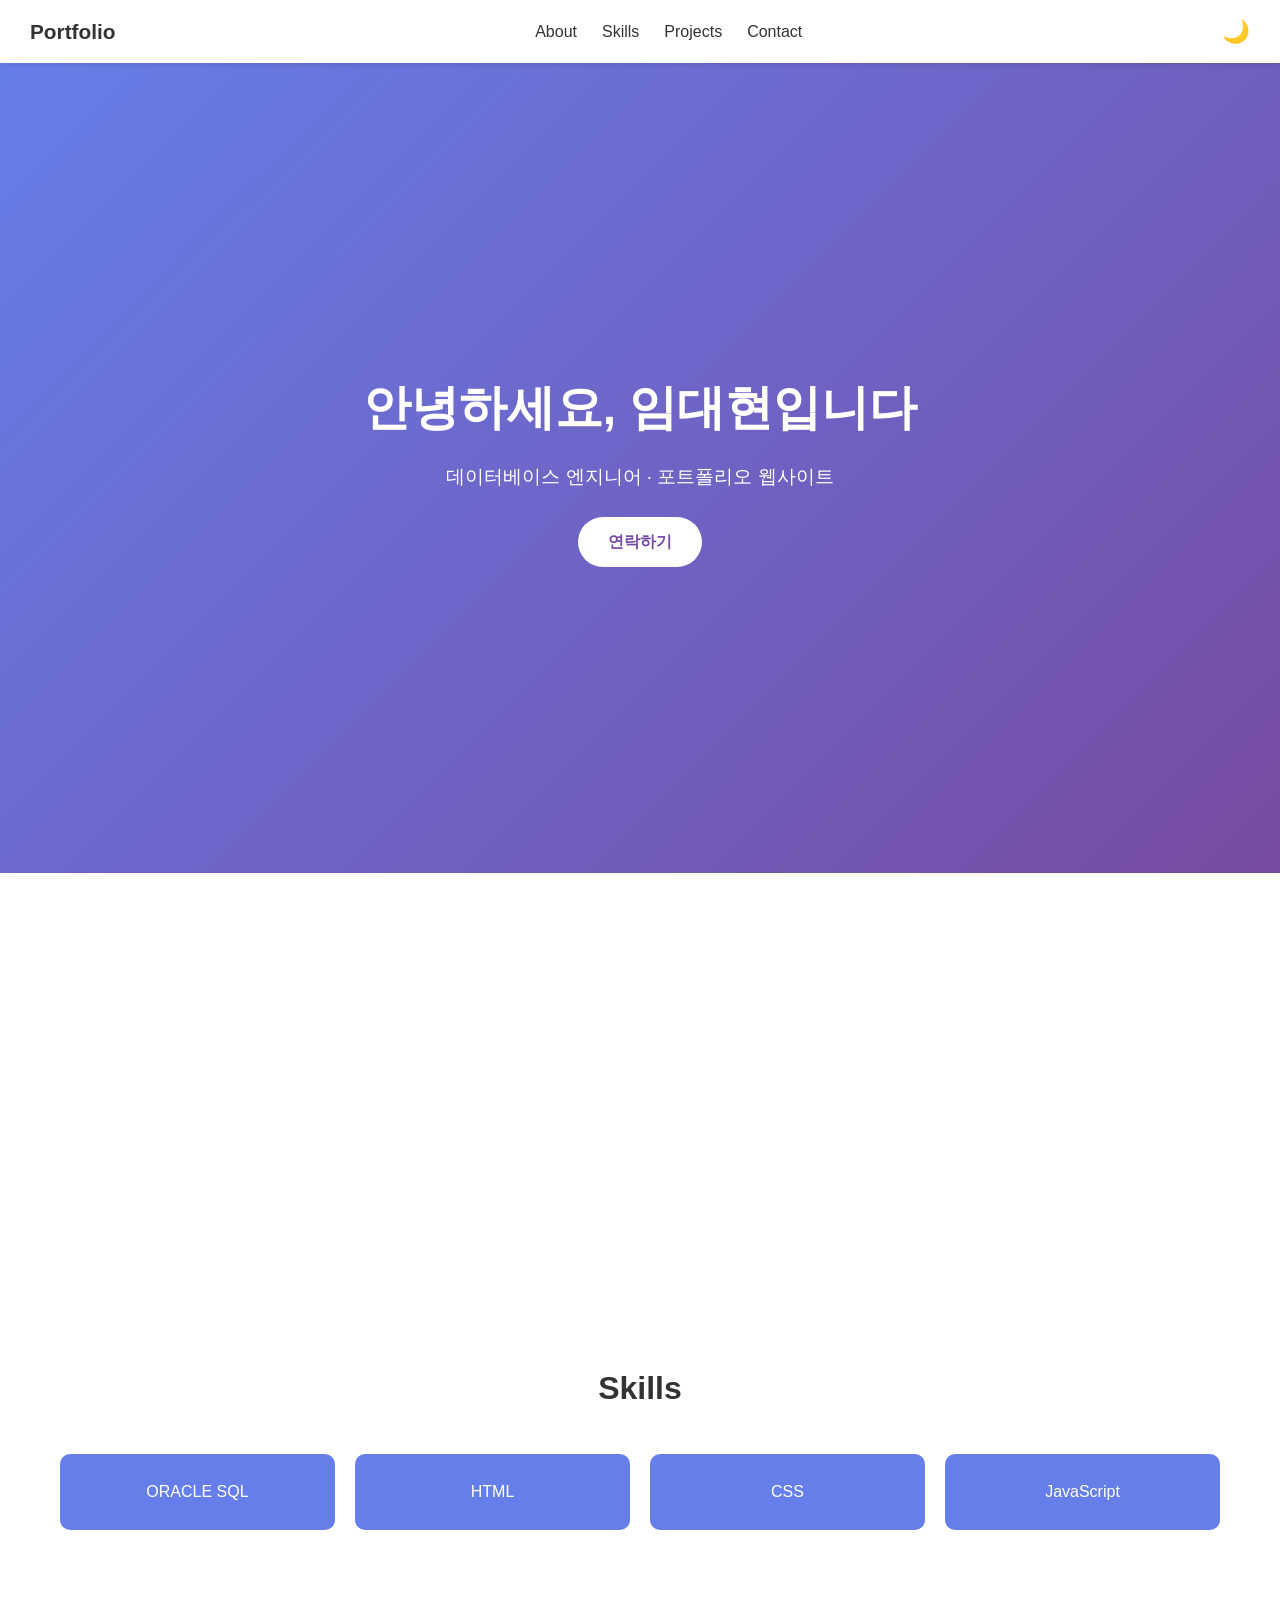
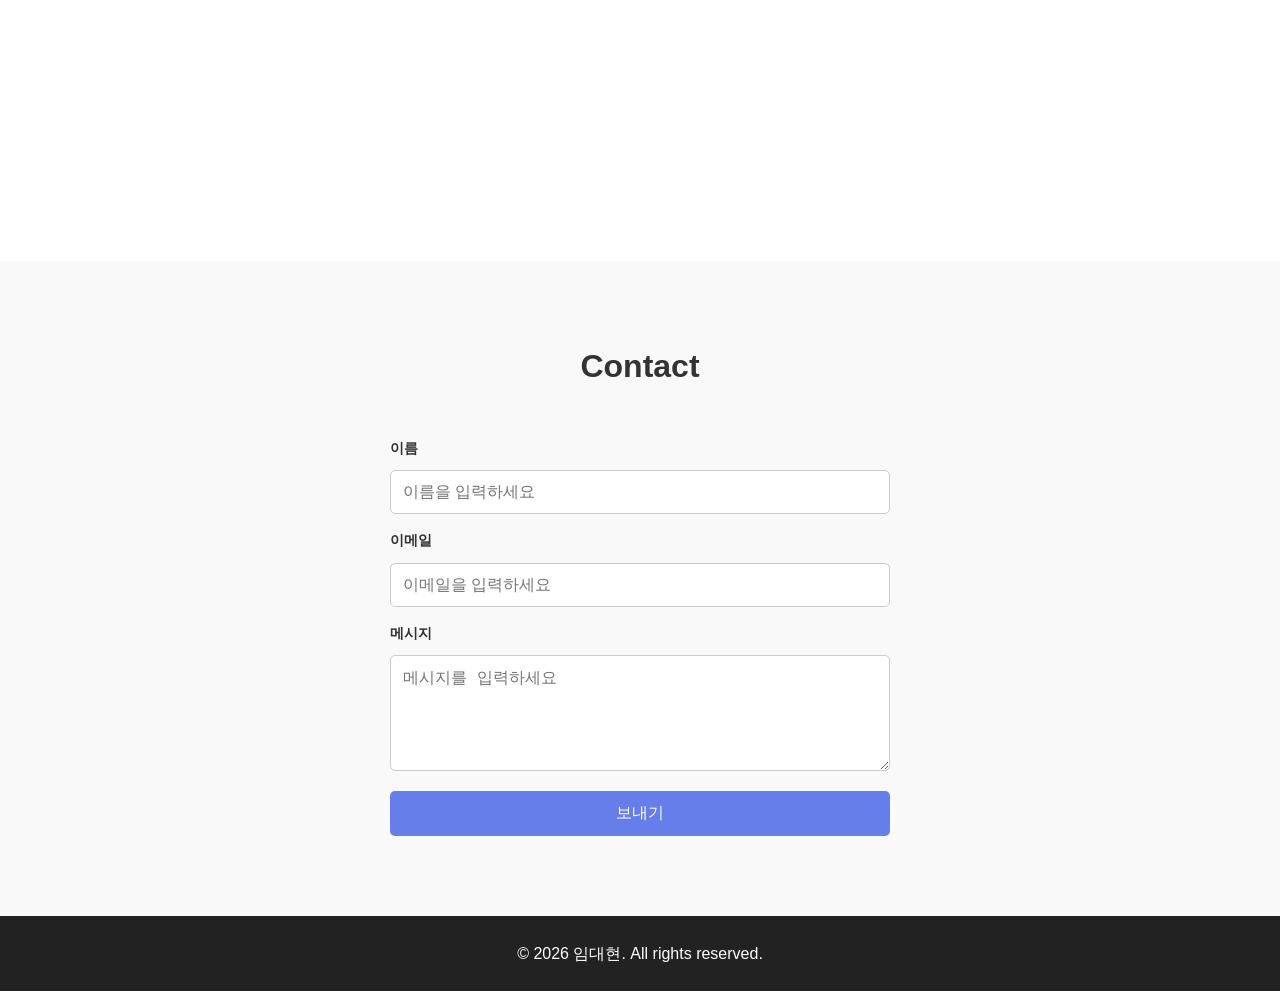
==== commit 120fd10b: "2차 평가 후 커밋 2" ====
--- a/index.html
+++ b/index.html
@@ -41,13 +41,11 @@
 
         <!-- About -->
         <section class="about reveal" id="about">
-            <div class="container">
-                <h2>About Me</h2>
-                <div class="about-content">
-                    <img src="https://via.placeholder.com/250" alt="프로필 이미지">
-                    <div class="about-text">
-                        <p>코디세이 AI 올인원 과정 2기 수강생입니다. 사용자 중심의 웹 개발을 지향합니다.</p>
-                    </div>
+            <div class="about-content">
+                <!-- 임시로 고화질 프로필 대체 이미지를 사용해 정상 출력 여부를 확인합니다 -->
+                <img src="https://picsum.photos/250/250" alt="프로필 이미지">
+                <div class="about-text">
+                    <p>코디세이 AI 올인원 과정 2기 수강생입니다. 사용자 중심의 웹 개발을 지향합니다.</p>
                 </div>
             </div>
         </section>
